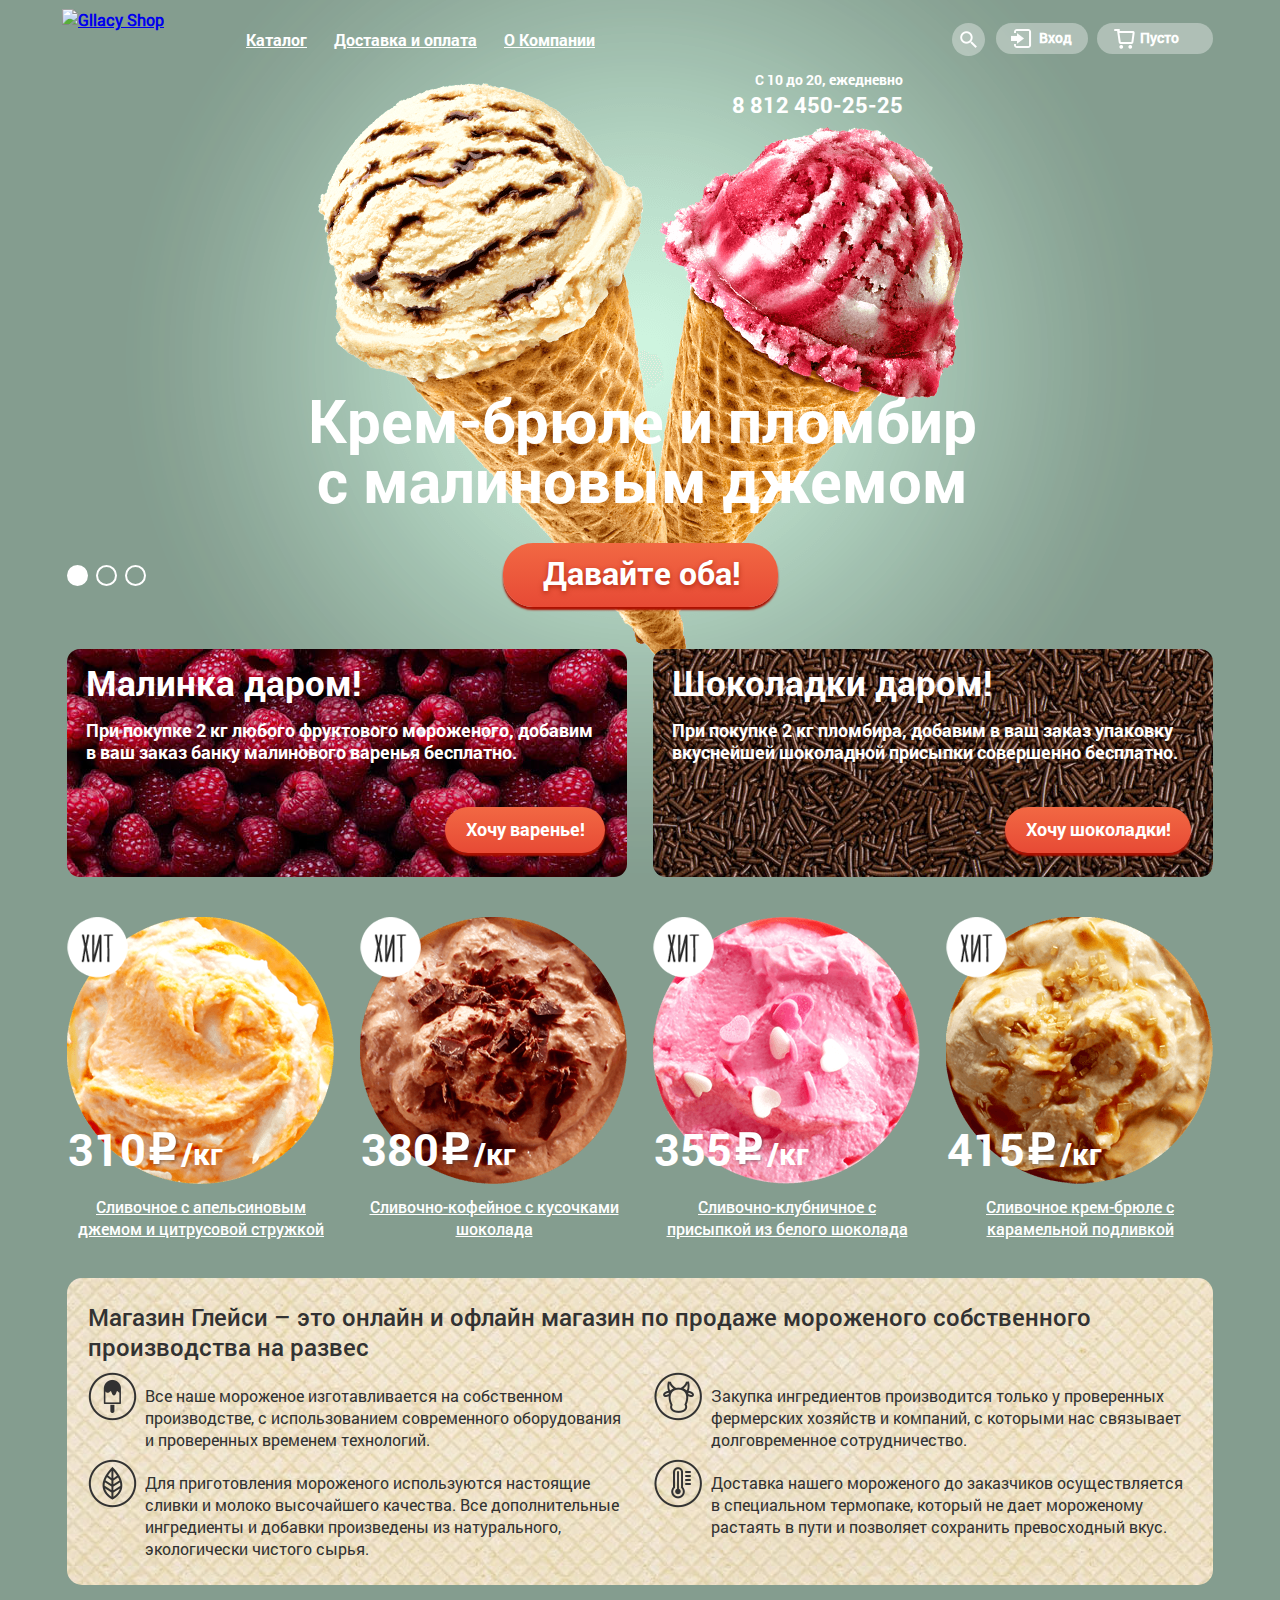
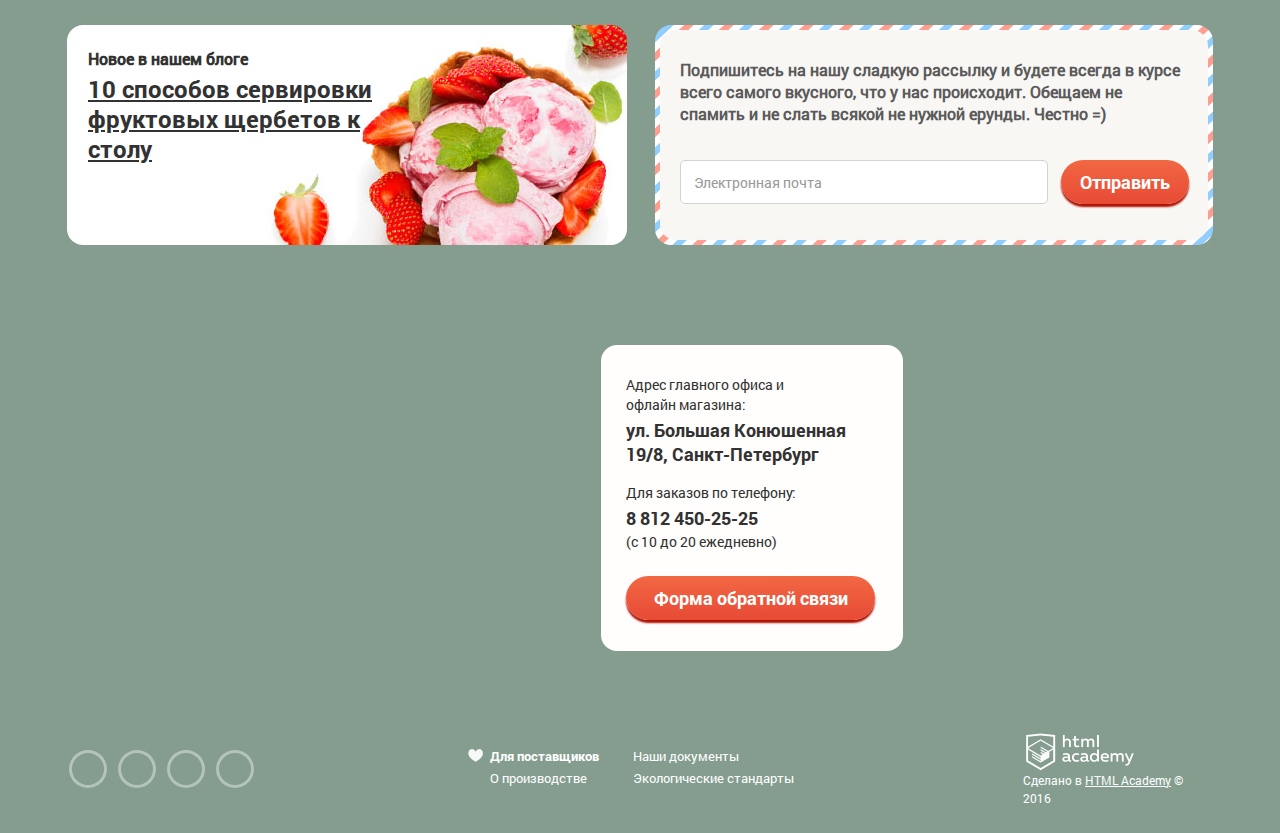
==== index.html @ c088325d "Исправила ошибки после проверки на валидность" ====
<!DOCTYPE html>
<html lang="ru">
	<head>
    	<meta charset="utf-8">
    	<title>HTML Academy: Глейси</title>
    	<link href="css/normalize.css" rel="stylesheet">
    	<link href="css/style.css" rel="stylesheet">
	</head>
	<body>
		<input type="radio" id="btn-1" name="toggle" checked>
    	<input type="radio" id="btn-2" name="toggle">
    	<input type="radio" id="btn-3" name="toggle">
		<div class="wrapper">
			<header class="main-header">
				<div class="container clearfix">
					<a href="#" class="logo">
						<img src="img/logo.png" alt="Gllacy Shop">
					</a>
					<nav class="main-navigation">
						<ul>
							<li class="navigation-list">
								<a class="main-navigation-item" href="catalog.html">Каталог</a>						
								<ul class="drop">
									<li><a class="droplist novelty" href="#">Новинки</a></li>
									<li><a class="droplist" href="catalog.html">Сливочное</a></li>
									<li><a class="droplist" href="#">Щербеты</a></li>
									<li><a class="droplist" href="#">Фруктовый лед</a></li>
									<li><a class="droplist last" href="#">Мелорин</a></li>
								</ul>						
							</li>
							<li>
								<a class="main-navigation-item" href="#">Доставка и оплата</a>
							</li>
							<li>
								<a class="main-navigation-item" href="#">О Компании</a>
							</li>
						</ul>
					</nav>

					<div class="user-block">
						<div class="search-block">
							<a href="#" class="search"></a>	
							<div class="office-search-form">
								<form action="#" class="search-form" method="get">
									<input class="search-input" type="search" name="search" id="search-input" required>
									<label class="search-label label" for="search-input">Что ищем?</label>
								</form>
							</div>	
						</div>				
											
						<div class="login-block">
							<a href="#" class="login">Вход</a>
							<div class="office-login-form">
								<form action="#" class="login-form" method="post">
									<input class="email-input" type="email" name="mail" id="email-input" required>
									<label class="email-label label" for="email-input">Электронная почта</label>
									<input class="password-input" type="password" name="password" id="password-input" required="">
									<label class="password-label label" for="password-input">Пароль</label>
									<button class="btn" type="submit">Войти</button>							
								</form>
								<a href="#" class="forgot-password">Забыли пароль?</a>
								<a href="#" class="new-regestration">Новая регистрация</a>
							</div>							
						</div>	
						
						<a href="#" class="bucket">Пусто</a>									
					</div>

					<div class="main-header-contact">
						<p>С 10 до 20, ежедневно</p>
						<span class="contact-info">8 812 450-25-25</span>
					</div>
				</div>				
			</header>

			<main>
				<div class="container">					
					<div class="slider">
						<div class="slide" id="slide1">
							<div class="slide-title">Крем-брюле и пломбир с малиновым джемом</div>
							<a class="slide-btn btn" href="#">Давайте оба!</a>								
						</div>
					
						<div class="slide" id="slide2">
							<div class="slide-title">Крем-брюле и пломбир с малиновым джемом</div>
							<a class="slide-btn btn" href="#">Давайте оба!</a>
						</div>					

						<div class="slide" id="slide3">								
							<div class="slide-title">Крем-брюле и пломбир с малиновым джемом</div>
							<a class="slide-btn btn" href="#">Давайте оба!</a>								
						</div>				

						<div class="slider-controls">
            				<label class="controls" for="btn-1"></label>
           					<label class="controls" for="btn-2"></label>
            				<label class="controls" for="btn-3"></label>
          				</div>
					</div>					

					<div class="special-offer clearfix">
						<article class="special-offer-item strawberry-item clearfix">
							<h2 class="special-offer-headline">Малинка даром!</h2>
							<p>При покупке 2 кг любого фруктового мороженого, добавим в ваш заказ банку малинового варенья бесплатно.
							</p>
							<a href="#" class="btn">Хочу варенье!</a>
						</article>

						<article class="special-offer-item chocolate-item">
							<h2 class="special-offer-headline">Шоколадки даром!</h2>
							<p>При покупке 2 кг пломбира, добавим в ваш заказ упаковку вкуснейшей шоколадной присыпки совершенно бесплатно.
							</p>
							<a href="#" class="btn">Хочу шоколадки!</a>
						</article>
					</div>

					<div class="bestseller clearfix">			
						<div class="bestseller-item">
							<div class="item-position icecream-position">
								<img src="img/Orange_icecream.png" alt="icecream">
								<div class="icecream-price"><span class="price">310</span><img src="img/Rub.png" alt=""><span class="kg">/кг</span></div>	
							</div>	
							<a class="icecream-item" href="#">Сливочное с апельсиновым джемом и цитрусовой стружкой</a>				
							<a href="#" class="btn">Быстрый просмотр</a>
						</div>

						<div class="bestseller-item">
							<div class="item-position icecream-position">
								<img src="img/Chocolate_icecream.png" alt="icecream">
								<div class="icecream-price"><span class="price">380</span><img src="img/Rub.png" alt=""><span class="kg">/кг</span></div>
							</div>	
							<a class="icecream-item" href="#">Сливочно-кофейное с кусочками шоколада</a>						
							<a href="#" class="btn">Быстрый просмотр</a>
						</div>
			
						<div class="bestseller-item">							
							<div class="item-position icecream-position">
								<img src="img/Strawberry_icecream.png" alt="icecream">
								<div class="icecream-price"><span class="price">355</span><img src="img/Rub.png" alt=""><span class="kg">/кг</span></div>
							</div>
							<a class="icecream-item" href="#">Сливочно-клубничное с присыпкой из белого шоколада</a>	
							<a href="#" class="btn">Быстрый просмотр</a>										
						</div>

						<div class="bestseller-item">
							<div class="item-position icecream-position">
								<img src="img/Cream_brulee.png" alt="icecream">
								<div class="icecream-price"><span class="price">415</span><img src="img/Rub.png" alt=""><span class="kg">/кг</span></div>	
							</div>
							<a class="icecream-item" href="#">Сливочное крем-брюле с карамельной подливкой</a>						
							<a href="#" class="btn">Быстрый просмотр</a>
						</div>									
					</div>

					<div class="main-shop-info">
						<h1 class="index-headline">Магазин Глейси – это онлайн и офлайн магазин по продаже мороженого собственного производства на развес</h1>
			
						<p class="advantages advantages-icon-icecream">Все наше мороженое изготавливается на собственном производстве, с использованием современного оборудования и проверенных временем технологий.
						</p>

						<p class="advantages advantages-icon-cow">Закупка ингредиентов  производится только у проверенных фермерских хозяйств и компаний, с которыми нас связывает долговременное сотрудничество.
						</p>

						<p class="advantages advantages-icon-leaf">Для приготовления мороженого используются настоящие сливки и молоко высочайшего качества. Все дополнительные ингредиенты и добавки произведены из натурального, экологически чистого сырья.
						</p>

						<p class="advantages advantages-icon-thermometer">Доставка нашего мороженого до заказчиков осуществляется в специальном термопаке, который не дает мороженому растаять в пути и позволяет сохранить превосходный вкус.
						</p>							
					</div>

					<div class="shop-news clearfix">
						<div class="news blog">
							<h2 class="news-headline">Новое в нашем блоге</h2>
							<a href="#">10 способов сервировки фруктовых щербетов к столу</a>
						</div>

						<div class="news delivery">
							<div class="delivery-info">
								<p>Подпишитесь на нашу сладкую рассылку и будете всегда в курсе всего самого вкусного, что у нас происходит. Обещаем не спамить и не слать всякой не нужной ерунды. Честно =)
								</p>
								<form action="#" class="delivery-form clearfix" method="post">
									<input class="delivery-input" type="email" name="mail" id="delivery-mail" required>
									<label for="delivery-mail" class="delivery-label label">Электронная почта</label>
									<button class="btn" type="submit">Отправить</button>
								</form>
							</div>							
						</div>
					</div>
				</div>

				<div class="map clearfix">
					<div class="map-canvas" id="map-canvas"></div>
					<div class="main-contacts">
						<p>Адрес главного офиса и<br> офлайн магазина:</p>
						<span>ул. Большая Конюшенная 19/8, Санкт-Петербург</span>

						<p>Для заказов по телефону:</p>
						<span class="phone">8 812 450-25-25</span>						
						<p>(с 10 до 20 ежедневно)</p>

						<a href="#" class="btn feedback">Форма обратной связи</a>
					</div>		
				</div>
			</main>

			<footer class="main-footer">
				<div class="container clearfix">
					<div class="footer-social">
						<a class="social-btn social-btn-tw" href="#">Твиттер</a>
						<a class="social-btn social-btn-inst" href="#">Инстаграм</a>
						<a class="social-btn social-btn-fb" href="#">Фейсбук</a>  
  						<a class="social-btn social-btn-vk" href="#">Вконтакте</a>    		
  					</div>

  					<div class="footer-info">
  						<a class="providers" href="#">Для поставщиков</a>
  						<a href="#">Наши документы</a>
  						<a href="#">О производстве</a>  						
  						<a href="#">Экологические стандарты</a>
  					</div> 

  					<div class="copyright">
						<a class="copyright-logo" href="https://htmlacademy.ru"><img src="img/HTMLACADEMY_logo.png" alt="HTMLAcademy"></a>
  						<span class="copyright-text">
  						Сделано в <a class="academy" href="https://htmlacademy.ru">HTML Academy</a> © 2016
  						</span>  	 			
  					</div> 	
				</div>
			</footer>
		</div>
		<div class="modal-content">
			<span>Мы обязательно вам ответим!</span>
			 	<form action="#" class="popup-form" method="post">
			 		<input class="name-input" type="text" name="login" id="name-input">
			 		<label class="name-label label" for="name-input">Как вас зовут?</label>
			 		<input class="popup-input" type="email" name="mail" id="popup-email">
			 		<label class="popup-label label" for="popup-email">Ваша почта для ответа</label>						
			 		<textarea class="content-textarea" name="comment" id="comment-field" cols="47" rows="5"></textarea>
			 		<label class="textarea-label label" for="comment-field">Напишите что-нибудь...</label>
			 		<button class="btn modal-btn" type="submit" title="Отправить">Отправить</button>
			 	</form>
			<button class="content-close" type="button" title="Закрыть">Закрыть</button>
		</div>
		<div class="modal-overlay"></div>
		<script src="js/modal.content.js" type="text/javascript"></script>
		<script src="https://api-maps.yandex.ru/2.1/?lang=ru_RU" type="text/javascript"></script>
		<script src="js/map.js" type="text/javascript"></script>
	</body>
</html>
---- css/style.css ----
@font-face {
    font-family: 'RobotoBold';
    src: url('../fonts/RobotoBold.eot');
    src: url('../fonts/RobotoBold.eot') format('embedded-opentype'),
         url('../fonts/RobotoBold.woff2') format('woff2'),
         url('../fonts/RobotoBold.woff') format('woff'),
         url('../fonts/RobotoBold.ttf') format('truetype'),
         url('../fonts/RobotoBold.svg#RobotoBold') format('svg');
}

@font-face {
    font-family: 'RobotoMedium';
    src: url('../fonts/RobotoMedium.eot');
    src: url('../fonts/RobotoMedium.eot') format('embedded-opentype'),
         url('../fonts/RobotoMedium.woff2') format('woff2'),
         url('../fonts/RobotoMedium.woff') format('woff'),
         url('../fonts/RobotoMedium.ttf') format('truetype'),
         url('../fonts/RobotoMedium.svg#RobotoMedium') format('svg');
}

@font-face {
    font-family: 'RobotoRegular';
    src: url('../fonts/RobotoRegular.eot');
    src: url('../fonts/RobotoRegular.eot') format('embedded-opentype'),
         url('../fonts/RobotoRegular.woff2') format('woff2'),
         url('../fonts/RobotoRegular.woff') format('woff'),
         url('../fonts/RobotoRegular.ttf') format('truetype'),
         url('../fonts/RobotoRegular.svg#RobotoRegular') format('svg');
}

body{
	position: relative;
	font-weight: 700;
	font-size: 16px;
	line-height: 22px;
	font-family: 'RobotoRegular', 'Arial', sans-serif;
	margin: 0;
	color: #fff;
	min-width: 1200px;
	background-color: #849d8f;
}

body>input[type="radio"]{display: none;}

.wrapper{
	min-width: 940px;
	background-color: #849d8f;
	background-image: url(../img/Icecream_gallery_1.png); 
	background-repeat:  no-repeat;
	background-position: top center;
	transition: background-image 0.5s ease, background-color 0.5s ease;
}

.wrapper:before,
.wrapper:after{
  content: "";
  visibility: hidden;
}

.wrapper:before{background-image: url(../img/Icecream_gallery_2.png);}

.wrapper:after{background-image: url(../img/Icecream_gallery_3.png);}

.wrapper-catalog{
	min-width: 940px;
	background-color: #849d8f;
}

.container{
	width: 1146px; 
	padding: 0px 27px;
	margin: 0 auto;
}

.clearfix::after{
	content: "";
	display: table;
	clear: both;
}
/*==========HEADER=========*/
.main-header{position: relative;}

.logo{
	float: left;
	width: 154px;
	margin-right: 16px;
	margin-top: 9px;
	margin-left: -5px;
}
.main-navigation{
	float: left;
	width: 550px;
}

.main-navigation ul{
	margin: 0;
	padding: 0;
	list-style: none;
	font-size: 0;
	margin-top: 24px;
}

.main-navigation li{
	position: relative;
	display: inline-block;
	vertical-align: top;
	font-size: 16px;
	line-height: 18px;
	font-weight: 700;
	padding-bottom: 5px;
}

.main-navigation-item{
	color: #fff;
	line-height: 18px;
	font-family: 'RobotoBold';
	display: block;
	padding: 7px 13px 7px 14px;
	text-decoration: underline;
}

.main-navigation-item::after{
	content: "";
	display: block;
	width: 100%;
	height: 1px;
	color: rgba(255,255,255,0.2);
}

.main-navigation-item:hover{
	background-color: #f7f6f3;
	color: #323232;
	border-radius: 16px;
	text-decoration: none;
}

.main-navigation-item:active{
	background-color: #f7f6f3;
	color: #323232;
	border-radius: 16px;
	box-shadow: inset 0px 2px 2px  0px #696969;
	text-decoration: none;
}

.navigation-list{min-height: 50px;}

.active-list{
	color: #fff;
	background-color: #d07058;
	border-radius: 16px;
	text-decoration: none;
}

.navigation-list:hover .drop{
	display: block;
	margin: 0;
}

.drop{
	display: none;
	position: absolute;
	z-index: 5;
	width: 143px;
	background-color: #f8f7f4;
	top: 37px;
	left: -6px;
	border-radius: 6px;
	box-shadow: -2px 11px 20px 0px rgba(0,0,0,0.65);
}

.drop li{
	width: 100%;
	padding: 0;
}

.droplist{
	display: block;
	font-weight: 400;
	font-size: 14px;
	line-height: 16px;
	color: #323232;
	padding: 8px 2px 8px 20px;
	text-decoration: none;
}

.navigation-list:hover .droplist:hover{
	border-radius: 0;
	background-color: #fbded7;
}

.navigation-list:active .droplist:active{
	border-radius: 0;
	background-color: #f6b5a5;
	box-shadow: none;
}

.navigation-list .droplist:visited{
	border-radius: 0;
	color: #323232;
	background-color: #d07058;
}

.navigation-list:hover .novelty{
	font-weight: 700;
	padding: 10px 0px 14px 19px;
	margin: 0px;
}

.navigation-list .novelty::after{
	display: block;
	position: absolute;
	top: 38px;
	left: 6px;
	content: "";
	width: 128px;
	height: 1px;
	background-color: rgba(53,53,53,0.2);
}

.navigation-list:hover .novelty:hover{
	border-radius: 6px 6px 0px 0px;
}

.navigation-list:hover .last:hover{
	border-radius: 0px 0px 6px 6px;
}

.navigation-list:hover .droplist-active{
	background-color: #d07058;
}

.user-block{
	float: right;
	position: relative;
	width: 268px;
	margin-top: 23px;
	font-size: 0;
}

.search-block{
	display: inline-block;
    vertical-align: top;
    padding-bottom: 10px;
}

.search-block:hover .office-search-form{display: block;}

.search, .login, .bucket{
	display: inline-block;
	vertical-align: top;
	font-size: 14px;
	line-height: 16px;
	font-family: 'RobotoMedium';
	color: #fff; 
	text-decoration: none;
}

.search{	
	width: 33px;
	height: 33px;
	background: rgba(255,255,255,0.35) url(../img/Search.png) no-repeat 50% 50%;
	border-radius: 50%;
	margin-left: 7px;
	margin-right: 11px;	
}

.search:hover{
	background: #f8f7f4 url(../img/Hover_search.png) no-repeat 50% 50%;
}

.office-search-form{
	display: none;
	position: absolute;
	z-index: 5;
	top: 37px;
	right: 228px;
	width: 311px;
	padding: 20px 15px;
	background-color: #f8f7f4;
	border-radius: 6px;
	box-shadow: -2px 11px 20px 0px rgba(0,0,0,0.65);
}

form{
	position: relative;
}

input{
	display: block;
	box-sizing: border-box;
	outline: none;
	padding: 8px 14px 9px 14px;
	border-radius: 5px;
	border: 1px solid #d3d3d2;
	font-weight: bold;
	font-size: 14px;
	line-height: 24px;
	color: #323232;
}

.search-input{width: 311px;}

.search-input:hover{
	box-shadow: inset 0px 0px 2px 1px #c7c6c5;		
}

.search-input:focus{
	box-shadow: inset 0px 0px 2px 1px #5b9ddf;
}

.search-input:focus ~ .search-label{
	top:-20px;
	font-size: 14px;
	color: #5b9ddf;
}

.search-input:valid ~ .search-label{
	top:-20px;
	font-size: 14px;
}

.label, .delivery-label{
	color:#999; 
	font-size:14px;
	font-weight:normal;
	position:absolute;
	left: 14px;
	top: 9px;
	transition:0.2s ease all; 
	-moz-transition:0.2s ease all; 
	-webkit-transition:0.2s ease all;
}

.login-block{
	display: inline-block;
    vertical-align: top;
    padding-bottom: 10px;
}

.login-block:hover .office-login-form{display: block;}

.login{
	padding: 7px 16px 8px 43px;
	background: rgba(255,255,255,0.35) url(../img/Entrance.png) no-repeat 21% 53%;
	border-radius: 16px;
	margin-right: 9px;
}

.login:hover{
	color: #323232;
	background: #f8f7f4 url(../img/Entrance_hover.png) no-repeat 21% 53%;
}

.office-login-form{
	display: none;
	position: absolute;
	z-index: 4;
	top: 37px;
	right: 124px;
	width: 241px;
	padding: 20px 17px 23px 19px;
	background-color: #f8f7f4;
	border-radius: 4px;
	box-shadow: -1px 11px 20px 0px rgba(0,0,0,0.65);
}

.email-input, .password-input{
	width: 241px;
	margin-bottom: 20px;
	border-radius: 5px;
}

.email-input:hover, .password-input:hover{
	box-shadow: inset 0px 0px 2px 1px #c7c6c5;	
}

.email-input:focus, .password-input:focus{
	box-shadow: inset 0px 0px 2px 1px #5b9ddf;
}

.email-input:focus ~ .email-label{
	top: -20px;
	font-size:14px;
	color: #5b9ddf;
}

.email-input:valid ~ .email-label{
	top: -20px;
	font-size: 14px;
}

.password-label{top: 73px;}

.password-input:focus ~ .password-label{
	color: #5b9ddf;
	top: 43px;
}

.password-input:valid ~ .password-label{
	top: 43px;
}

.btn{
	display: inline-block;
	vertical-align: top;
	background: linear-gradient(to top, rgb(231,74,53) 0%, rgb(242,104,67) 100%);
    padding: 10px 25px;
    font-size: 18px;
    line-height: 24px;
    font-family: 'RobotoBold';
    color: #fff;
    border-radius: 25px;
    text-decoration: none;
    border: none;
    box-shadow: 0px 3px 2px 0px #ac1000;
}

.btn:hover{
	background: #f07a63;
}

.btn:active{
	background: linear-gradient(to bottom, rgb(231,74, 53) 0%, rgb(242,104,67) 100%);
}

.office-login-form a{
	display: inline-block;
	vertical-align: top;
	position: absolute;
	font-weight: 400;
	font-size: 13px;
	line-height: 24px;
	color: #323232;
	text-decoration: underline;
}

.forgot-password{
	bottom: 44px;
	right: 37px;
}

.new-regestration{
	bottom: 23px;
	right: 18px;
}

.forgot-password:hover, .new-regestration:hover,
.forgot-password:active, .new-regestration:active{
	color: #e84d37;
}

.bucket-block{
	display: inline-block;
    vertical-align: top;
    padding-bottom: 10px;
}

.bucket{
	padding: 7px 34px 8px 43px; 
	background: rgba(255,255,255,0.35) url(../img/Bucket.png) no-repeat 18% 58%;
	border-radius: 16px;
}

.full-bucket{
	padding: 7px 12px 8px 43px; 
	background: #f7f6f3 url(../img/Bucket_full.png) no-repeat 18% 58%;
	border-radius: 16px;
	color: #323232;
	font-weight: bold;
}

.bucket-block:hover .bucket-checkout{
	display: block;
}

.bucket-checkout{
	display: none;
	position: absolute;
	top: 37px;
	right: 0px;
	width: 510px;
	padding: 20px 15px;
	z-index: 6;
	background-color: #f8f7f4;
	border-radius: 4px;
	box-shadow: -1px 11px 20px 0px rgba(0,0,0,0.65);
}

.goods{
	border-collapse: collapse;
	border-bottom: 1px solid #cacac7;
	margin-bottom: 23px;
}

td{
	font-size: 13px;
	line-height: 16px;
	color: #323232;
	padding: 0px;
	vertical-align: top;
}

.close-btn{padding: 0px;}

.cancel{
	position: absolute;
	outline: none;
	top: 27px;
    left: 17px;
    width: 10px;
    height: 11px;
    font-size: 0;
    background-color: transparent;
    border: 0;
    cursor: pointer;
}

.cancel2{
	top: 81px;
	left: 17px;
}

.cancel::before, .cancel::after{
	content: "";
    position: absolute;
    top: 7px;
    left: -1px;
    width: 13px;
    height: 1px;
    background-color: #676766;
    border-radius: 1px;
}

.cancel::before {transform: rotate(45deg);}

.cancel::after{transform: rotate(-45deg);}

.item-icon img{
	display: block;
	padding: 0px 12px 20px 26px;
}

.item-name{
	padding: 8px 8px 16px 0px; 
	width: 232px;
}

.item-weight{
	padding: 8px 0px 0px 7px;
}

.item-price{
	padding: 8px 14px 0px 0px;
	color: #999;
}

.total{
	padding: 8px 16px 0px 13px;
}

.checkout{
	float: right;
	font-size: 0;
    margin-bottom: 2px;
}

.checkout-price{
	font-size: 15px;
	line-height: 18px;
	color: #333;
	display: inline-block;
	position: absolute;
	bottom: 77px;
	right: 13px;
}

.checkout-btn{
	box-shadow: 0px 2px 2px 0px #ac1000;
    margin-top: 23px;
    padding: 9px 11px 9px 11px;
}

.main-header-contact{
	position: absolute;
	right: 377px;
	top: 72px;
	text-align: right;
	font-family: 'RobotoBold';
}

.main-header-contact p{
	font-size: 14px;
	line-height: 16px;
	margin: 0;
	margin-bottom: 5px;
}

.contact-info{
	font-size: 22px;
	line-height: 24px;
}

.info{margin-bottom: 10px;}
/*=========HEADER END=========*/

/*=========Index Gllacy=========*/
.slider{
	position: relative;
	padding-top: 270px;
  	text-align: center;
  	color: #ffffff;
  	padding-bottom: 38px;
}

.slide{
	display: none;
}

.slide-title{
	width: 700px;
  	margin: 0 auto;
  	margin-bottom: 32px;
  	font-size: 60px;
  	line-height: 60.35px;
  	font-family: 'RobotoBold';
  	padding: 41px 9px 0px 13px;
}

.slide-btn{
	display: inline-block;
	padding: 8px 37px 12px 40px;
	font-size: 32px;
	line-height: 44px;
	text-shadow: 0 2px 5px rgba(160, 32, 11, 0.76);
	border-radius: 30px;
	margin-bottom: 4px;
}

.slider-controls{
  position: absolute;
  bottom: 62px;
  left: 0;
  z-index: 10;
  font-size: 0;
}

.slider-controls label{
  display: inline-block;
  width: 17px;
  height: 17px;
  margin-right: 8px;
  vertical-align: top;
  background-color: transparent;
  border: 2px solid #ffffff;
  border-radius: 50%;
  cursor: pointer;
}

.controls:hover{
	background-color: rgba(255,255,255, 0.6); 
}

#btn-1:checked ~ .wrapper #slide1,
#btn-2:checked ~ .wrapper #slide2,
#btn-3:checked ~ .wrapper #slide3 {
  display: block;
}

#btn-1:checked ~ .wrapper {
  background-color: #849d8f;
  background-image: url(../img/Icecream_gallery_1.png);
}

#btn-2:checked ~ .wrapper {
  background-color: #8996a6;
  background-image: url(../img/Icecream_gallery_2.png);
}

#btn-3:checked ~ .wrapper {
  background-color: #9d8b84;
  background-image: url(../img/Icecream_gallery_3.png);
}

#btn-1:checked ~ .wrapper .controls[for="btn-1"],
#btn-2:checked ~ .wrapper .controls[for="btn-2"],
#btn-3:checked ~ .wrapper .controls[for="btn-3"] {
  background-color: #ffffff;
}

.special-offer-item{
	width: 519px;
	padding: 13px 22px 15px 19px;
	margin-bottom: 40px;
	float: left;
	margin-right: 26px;
	border-radius: 13px;
}

.special-offer-item:nth-child(2n){margin-right: 0px;}

.special-offer-headline{
	font-weight: 600;
	font-size: 35px;
	line-height: 41px;
	font-family: 'RobotoBold';
	margin: 0;
	margin-bottom: 16px;
	color: #fff;
}

.special-offer-item p{
	font-size: 18px;
	line-height: 22px;
	margin: 0;
	margin-bottom: 44px;
	font-family: 'RobotoBold';
}

.strawberry-item{
	position: relative;
	background: #7b1d39 url(../img/Raspberry_background.jpg) no-repeat;
}

.chocolate-item{
	background: #2c1206 url(../img/Chocolate_background.jpg) no-repeat;
}

.strawberry-item .btn, .chocolate-item .btn{
	float: right;
	margin: 0px 0px 9px 0px;
	padding: 10px 20px 12px 21px;
}

.main-shop-info, .shop-news {margin-bottom: 40px;}

.bestseller{margin-bottom: 38px;}

.bestseller-item{
	position: relative;
	float: left;	
	width: 267px;
	margin-right: 26px;
	z-index: 1;	
}

.bestseller-item:hover{z-index: 2;}

.bestseller-item:hover .icecream-item{text-decoration: none;}

.bestseller-item:hover::before{
	position: absolute;
	content: '';
	width: 293px;
	height: 125%;
	display: block;
	border-radius: 5px;
	background-color: rgba(248, 247, 244, 0.3); 
	box-shadow: 0px 20px 20px 0px rgba(0, 0, 0, 0.2);
	top: -6px;
	left: -14px;
	z-index: 3;	
}

.bestseller-item>.btn{
	display: none;
	position: absolute;
	bottom: -53px;
    left: 32px;
    font-size: 18px;
    line-height: 24px;
    font-weight: 600;
    padding: 10px 11px 10px 14px;
}

.bestseller-item:hover .btn{
	display: block;
	z-index: 4;
}

.bestseller-item:last-child{
	margin-right: 0px;
}

.icecream-item{
	display: inline-block;
	text-align: center;
	font-weight: 400;
	padding: 7px 8px 0px 9px;
	font-size: 16px;
	line-height: 22px;
	color: #fff;
	font-family: 'RobotoMedium';
	text-decoration: underline;
}

.bestseller-item:hover .item-position{z-index: 5;} 

.item-position{
	position: relative;
	z-index: 4;
}

.icecream-position::before{
	position: absolute;
	content: '';
	width: 61px;
	height: 61px;
	display: block;
	background: url(../img/Bestseller.png) no-repeat;
	top: 0px;
}

.icecream-price{
	position: absolute;
    bottom: 18px;
    left: 1px;
    font-family: 'RobotoBold';
}

.price{
	font-size: 45px;
    line-height: 45px;
}

.icecream-price img{
	display: inline-block;
	vertical-align: middle;
	position: absolute;
	bottom: 4px;
	left: 80px;
}

.kg{
	position: absolute;
	top: 5px;
	right: -77px;
	font-size: 30px;
	line-height: 45px;
}

.main-shop-info{
	background: url(../img/Waffle.jpg);
	border-radius: 15px; 
	font-size: 0;
	padding: 24px 19px 17px 21px;
}

.index-headline {
	font-size: 24px;
	line-height: 30px;
	font-family: 'RobotoMedium';
	font-weight: 400;
 	color: #323232;
 	margin: 0;
 	padding-bottom: 10px;
}

.advantages{
	display: inline-block;
	vertical-align: top;
	margin: 0;
	width: 483px;
	font-weight: 500;
	font-size: 16px;
	line-height: 22px;
	color: #323232;
	margin-right: 26px;
	padding-bottom: 8px;
	padding-left: 57px;
	padding-top: 13px;
	font-family: 'RobotoRegular';
}

.advantages:nth-child(odd){margin-right: 0px;}

.advantages-icon-icecream{
	background: url(../img/Icecream_icon.png) no-repeat 0% 0%;
}

.advantages-icon-cow{
	background: url(../img/Cow.png) no-repeat 0% 0%;
}

.advantages-icon-leaf{
	background: url(../img/Leaf.png) no-repeat 0% 0%;
}

.advantages-icon-thermometer{
	background: url(../img/Thermometer.png) no-repeat 0% 0%;
}

.news{
	width: 548px;
	border-radius: 16px;
}

.blog{
	float: left;
	background: #fff url(../img/Strawberry_background.jpg) no-repeat;
	padding: 23px 20px 24px 21px;
	width: 560px;
	box-sizing: border-box;
	min-height: 220px;
	font-family: 'RobotoMedium';
}

.news-headline {
	font-size: 16px;
	line-height: 22px;
	color: #323232;
	margin: 0px 0px 4px 0px;
}

.blog a{
	display: inline-block;
	font-size: 24px;
	line-height: 30px;
	font-family: 'RobotoBold';
	color: #323232;
	text-decoration: underline;
	max-width: 300px;
}

.blog a:hover{
	color: #f10c02;
}

.delivery{
	float: right;
	background: url(../img/Post_background.png);
	padding: 5px;
}

.delivery-info{
	background-color: #f8f7f4;
	border-radius: 16px;
	padding: 29px 19px 36px 20px;
}

.delivery-info p{
	margin: 0px;
	padding-bottom: 35px;
	font-size: 16px;
	line-height: 22px;
	color: #5a5a5a;
}

.delivery-form .delivery-input{
	float: left;
	width: 368px;
	padding: 9px 14px 9px 14px;
	font-size: 16px;
	line-height: 24px;
	margin: 0px;
}

.delivery-label{
	left: 14px;
	top: 12px;
}

.delivery-input:hover{
	box-shadow: inset 0px 0px 2px 1px #c7c6c5;
}

.delivery-input:focus{
	box-shadow: inset 0px 0px 2px 1px #5b9ddf;
}

.delivery-input:focus ~ .delivery-label{
	top: -22px;
	font-size: 14px;
	color: #8fbdec;
}

.delivery-input:valid ~ .delivery-label{
	top:-22px;
	font-size: 14px;
}

.delivery-form .btn{
	float: right;
	padding: 10px 19px;
}

.map{position: relative;}

.map-canvas{
	width: 100%;
	height: 430px;
}

.main-contacts{
	position: absolute;
	width: 252px;
	border-radius: 16px;
	top: 60px;
	right: 377px;
	background-color: #fffefd;
	padding: 30px 25px 31px 25px;
}

.main-contacts p{
	margin: 0px 0px 3px 0px;
	font-weight: 400;
	font-size: 14px;
	line-height: 20px;
	color: #323232;
}

.main-contacts span{
	display: inline-block;
	padding-bottom: 17px;
	font-size: 18px;
	line-height: 24px;
	color: #323232;
	font-family: 'RobotoBold';
}

.main-contacts  .phone{
	padding-bottom: 2px;
}

.feedback{
	margin-top: 21px;
	padding: 10px 27px 10px 28px;
}

/*MODAL WINDOW*/
@keyframes bounce {
  0%   {
    transform: translateY(-2000px);
  }
  70%  {
    transform: translateY(30px);
  }
  90%  {
    transform: translateY(-10px);
  }
  100% {
    transform: translateY(0);
  }
}

@keyframes shake {
  0%, 100% {
    transform: translateX(0);
  }
  10%, 30%, 50%, 70%, 90% {
    transform: translateX(-10px);
  }
  20%, 40%, 60%, 80% {
    transform: translateX(10px);
  }
}

.modal-content{
	display: none;
	position: absolute;
	z-index: 11;
	top: 14%;
	left: 50.2%;
	width: 428px;
	padding: 15px 24px;
	padding-bottom: 28px;
	margin-left: -239px;
	background-color: #f8f7f4;
	color: #323232; 
	box-shadow: 0 30px 50px rgba(0,0,0,0.7);
	border-radius: 12px;
}

.modal-content-show {
  display: block;
  animation: bounce 0.6s;
}

.modal-error {
  animation: shake 0.6s;
}

.content-close{
	position: absolute;
	outline: none;
	top: 15px;
	right: 15px;
	width: 18px;
	height: 17px;
	font-size: 0;
	background-color: transparent;
	border: 0;
	cursor: pointer;
}

.content-close::before,
.content-close::after {
	content: "";
	position: absolute;
	top: 7px;
	left: -1px;
	width: 21px;
	height: 2px;
	background-color: #000;
	border-radius: 1px;
}

.content-close::before {
	transform: rotate(45deg);
}

.content-close::after {
	transform: rotate(-45deg);
}

.modal-content span{
	display: inline-block;
	vertical-align: top;
	font-size: 24px;
	line-height: 28px;
	padding-bottom: 19px;
}

.name-input, .popup-input{
	width: 266px;
	margin-bottom: 20px;
	padding: 9px 14px;
}

.name-label{
	font-size: 16px;
	left: 13px;
	top: 12px;
}

.name-input:hover, .popup-input:hover, .content-textarea:hover{
	box-shadow: inset 0px 0px 2px 1px #c7c6c5;	
}

.name-input:focus, .popup-input:focus{
	box-shadow: inset 0px 0px 2px 1px #5b9ddf;
}

.name-input:focus ~ .name-label{
	top: -22px;
	font-size: 14px;
	color: #5b9ddf;
}

.name-input:valid ~ .name-label{
	top: -22px;
	font-size: 14px;
}

.popup-label{
	font-size: 16px;
	top: 76px;
}

.popup-input:focus ~ .popup-label{
	top: 45px;
	font-size: 14px;
	color: #5b9ddf;
}

.popup-input:valid ~ .popup-label{
	top: 44px;
	font-size: 14px;
}

.content-textarea{
	box-sizing: border-box;
	padding: 17px;
	padding-right: 16px;
	border: 1px solid #c7c6c5;
	border-radius: 5px;
	font-size: 16px;
	line-height: 24px;
	color: #323232;
	font-weight: bold;
	margin-bottom: 19px;
}

.content-textarea:focus{
	box-shadow: inset 0px 0px 2px 0px #5b9ddf;
	border-radius: 5px;
}

.textarea-label{
	top: 138px;
	font-size: 16px;
}

.content-textarea:focus ~ .textarea-label{
	top: 107px;
	font-size: 14px;
	color: #5b9ddf;
}

.content-textarea:valid ~ .textarea-label{
	top: 107px;
	font-size: 14px;
}

.modal-btn{
	float: right;
	padding: 10px 23px;
}

.modal-overlay{
	display: none;
	position: fixed;
	top: 0;
	left: 0;
	z-index: 10;
	width: 100%;
	height: 100%;
	background: rgba(0, 0, 0, 0.5);
}

.modal-overlay-show{
	display: block;
	animation: bounce 0.6s;
}
/*MODAL WINDOW END*/
/*=========Index Gllacy End=========*/

/*=========Catalog Gllacy=========*/
.info{
	margin-bottom: 10px;
}

.breadcrumbs{
	display: inline-block;
	vertical-align: top;
	margin: 0px;
	margin-top: 20px;
	margin-bottom: 2px;
	font-size: 0;
}

.breadcrumbs-item{
	position: relative;
	float: left;
	font-size: 14px;
	line-height: 16px;
	color: rgba(255,255,255, 0.9);
	text-decoration: underline;
	font-weight: 400;
	padding-right: 21px;
}

.breadcrumbs-item::after{
	content: "";
	position: absolute;
	top: 6px;
	left: 66px;
	width: 7px;
	height: 6px;
	background: transparent url(../img/Arrow.png) no-repeat;
	margin-left: -7px;
}

.breadcrumbs-item:last-child, .breadcrumbs-item:hover{text-decoration: none;}

.breadcrumbs-item:last-child::after{display: none;}

.choice-zone{
	width: 1146px;
}
.catalog-headline {
	font-size: 35px;
	line-height: 41px;
	color: #fff;
	margin: 0px;
	margin-bottom: 26px;
}

.ice-cream-selection{
	padding-right: 20px;
	margin-bottom: 25px;
}

.sorting-part{
	float: left;
	position: relative;
	margin: 0px;
	border: none;
	padding: 5px 0px 6px 0px;
	margin-bottom: 16px;
	margin-right: 15px;
	background: rgba(255,255,255,0.2);
	border-radius: 30px;
}

legend{
	font-size: 14px;
	line-height: 16px;
	padding: 0px;
	padding-bottom: 31px;
	padding-left: 17px;
	font-weight: 400;
}

option{outline: none;}

.sorting{width: 192px;}

.sorting-select{
	position: absolute;
	width: 192px;
	top: 22px;
	right: 8px;
	left: 0px;
	border: none;
	background: transparent url(../img/Marker.png) 93% 48% no-repeat;
	color: #fff;
	font-weight: bold;
	outline: none;
	border-radius: 30px;
	padding: 7px 17px;
	font-size: 16px;
	-webkit-appearance: none;
  	-moz-appearance: none;
  	text-indent: 0.01px; 
  	text-overflow: '';
  	-ms-appearance: none;
  	appearance: none!important;	
}

.sorting-select:hover{
	background: #fff url(../img/Marker_hover.png) 93% 48% no-repeat;
	color: #323232;
	
}

.range{width: 222px;}

.range-filter{
	width: 100%;
}

.scale, .bar{
	position: absolute;
	top: 39px;
	left: 18px;
	width: 188px;
	height: 3px;
	background: rgba(255,255,255, 0.5);
}

.bar{
	width: 108px;
	top: 0px;
	left: 22px;
	background: rgba(255,255,255,1);
}

.toggle{
	position: absolute;
	top: 30px;
	left: 0px;
	width: 21px;
	height: 21px;
	background: #f8f7f4;
	border-radius: 50%;
}

.toggle:hover{cursor: pointer;}

.toggle-min{left: 37px;}

.toggle-max{left: 134px;}

.fatness{
	width: 415px; 
	margin-right: 5px;
	font-size: 0;
}

.radio-input, .checkbox-input{
	display: none;
}

.radio-label, .checkbox-label{
	display: inline-block;
	cursor: pointer;
	top: 31px;
	left: 15px;
	padding-left: 30px;
	position: absolute;
	font-size: 16px;
	margin-right: 15px;
}

.radio-label::before, .checkbox-label::before{
    content: "";
    display: inline-block;
    width: 20px;
	height: 20px;
    margin-right: 0px;
	position: absolute;
    left: 0;
	background: url(../img/Radio-sprite.png) no-repeat;
}

.radio-label:hover::before{
	background-position: 0px -20px;
}

.radio-input:checked + .radio-label::before{
	background-position: -20px 0px;
}

.radio-input:checked + .radio-label:hover::before{
	background-position: -20px -20px;
}

.radio-input:disabled + .radio-label::before{
	opacity: 0.4;
}

.ten{left: 86px;}

.before30{left: 188px;}

.above30{
	left: 289px;
	margin-right: 0px;
}

.fillers{width: 702px;}

.checkbox-label::before{
	background: url(../img/Checkbox-sprite.png) no-repeat;
}

.checkbox-input:checked + .checkbox-label::before{
	background-position: -20px -0px;
}

.checkbox-label:hover::before{
	background-position: 0px -20px;
}

.checkbox-input:checked + .checkbox-label:hover::before{
	background-position: -20px -20px;
}

.checkbox-input:disabled + .checkbox-label::before{
	opacity: 0.4;
}

.chocolate{left: 18px;}

.sugar{left: 24%;}

.fruits{left: 53%;}

.syrup{left: 69.4%;}

.jam{left: 85.1%; margin-right: 0px;}

.apply{
	width: 142px;
	float: left;
	background-color: transparent;
    border: 2px solid #f5f7f6;
    color: #fff;
    margin-top: 22px;
    padding: 5px 0px;
    border-radius: 30px;
    outline: none;
}

.apply:hover{
	background-color: #fbfcfb;
	color: #323232;
}

.apply:active{
	background-color: #eaeaea;
	box-shadow: inset 0px 2px 2px 0px #696969;
	border: none;
	padding: 7px 0px;	
}

.paginator{
	float: right;
	width: 190px;
	margin-top: 42px;
	margin-bottom: 30px;
	font-size: 0;	
}

.page{	
	display: inline-block;
	vertical-align: middle;
	text-align: center;
	color: #fff;
	text-decoration: none;
	height: 26px;
	min-width: 16px;
	padding: 0px 5px;
	border-radius: 50%;
	cursor: pointer;
	font-size: 16px;
	line-height: 26px;
	margin-right: 3px;
}

.page:hover{
	background-color: #9db1a5;
}

.page:active{
	background-color: #fff;
	color: #353535;
}

.page:last-child{margin-right: 0px;}

.page:nth-child(6n){margin-right: 0px;}

.disabled{opacity: 0.2;}

.current{
	background-color: #fff;
	color: #353535;
}

.paginator .prev{
	margin-right: 15px;
	min-width: 9px;
	padding: 0px;
	background-image: url(../img/Arrow-next.png);
	background-repeat: no-repeat;
	background-position: 0px 6px;
	transform: rotate(-180deg);
}

.paginator .next{
	margin-left: 15px;
	min-width: 9px;
	padding: 0px;
	background-image: url(../img/Arrow-next.png);
	background-repeat: no-repeat;
	background-position: 0px 6px;
}

.prev , .next:hover{background-color: transparent;}
/*=========Catalog Gllacy End=========*/

/*=========FOOTER=========*/
.main-footer{
	padding: 0px 27px;
	padding-top: 18px;
	padding-bottom: 25px;
}

.footer-social{
	float: left;
	width: 267px;
	margin-right: 26px;
	margin-left: 2px;
	padding-top: 14px;
}

.social-btn{
	display: inline-block;
	background: url(../img/social.png) no-repeat;
    font-size: 0;
    width: 32px;
    height: 32px;
    border-radius: 32px;
    transition: all 0.2s linear;
    border: 3px solid rgba(255,255,255,0.5);
    margin-right: 7px;
    opacity: 0.8;
}

.social-btn:hover{opacity: 1;}

.social-btn:active{
	opacity: 0.8;
	box-shadow: inset 0px 2px 2px 0px #888; 
}

.social-btn-inst{
	background-position: -35px 0px;
}

.social-btn-fb{
	background-position: -70px 0px;
}

.social-btn-vk{
	background-position: -105px 0px;
}

.footer-info{
	float: left;
	width: 363px;
	padding-left: 106px;
	padding-right: 91px;
	padding-top: 14px;
}
.footer-info .providers{
	background: url(../img/Heart.png) no-repeat 0% 50%;
	font-family: 'RobotoBold';
}

.footer-info a{
	display: inline-block;
	vertical-align: top;
	min-width: 111px;
	padding: 0px 0px 0px 22px;
	font-weight: 400;
	font-size: 13px;
	line-height: 18px;
	color: #fff;
	text-decoration: none;
}
.footer-info a:hover{color: #ffbc9e;}

.footer-info a:nth-child(odd){
	margin-right: 6px;
}

.copyright{
	float: right;
	width: 267px;
}

.copyright-logo{
	display: block;
	width: 108px;
	height: 38px;
	margin: 0 auto;
}

.copyright-text {
	display: inline-block;
	font-weight: 400;
	font-size: 12px;
	line-height: 18px;
	color: #fefefe;
	padding-left: 77px;	
}

.copyright .academy{
	display: inline-block;
	font-weight: 400px;
	font-size: 12px;
	line-height: 18px;
	color: #fefefe;
}

.copyright .academy:hover{
	color: #ffbc9e;
}
/*=========FOOTER END=========*/
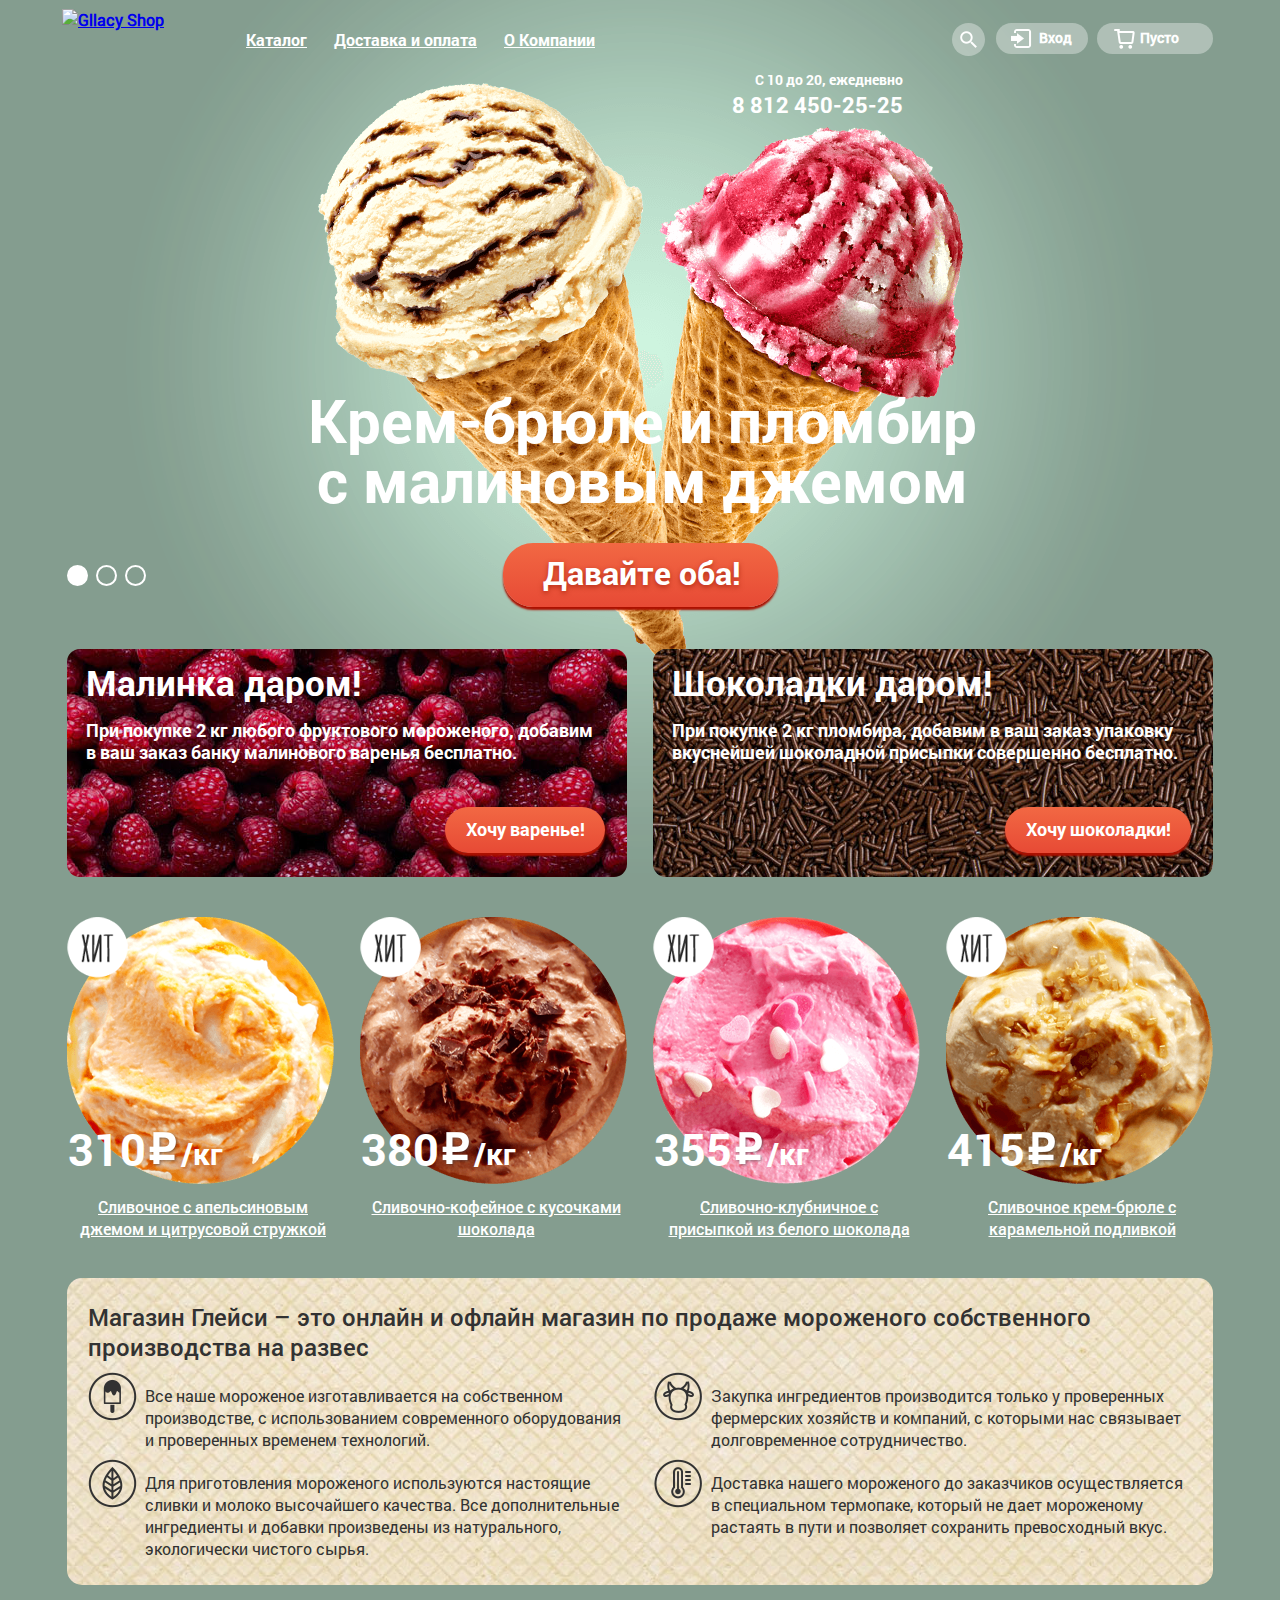
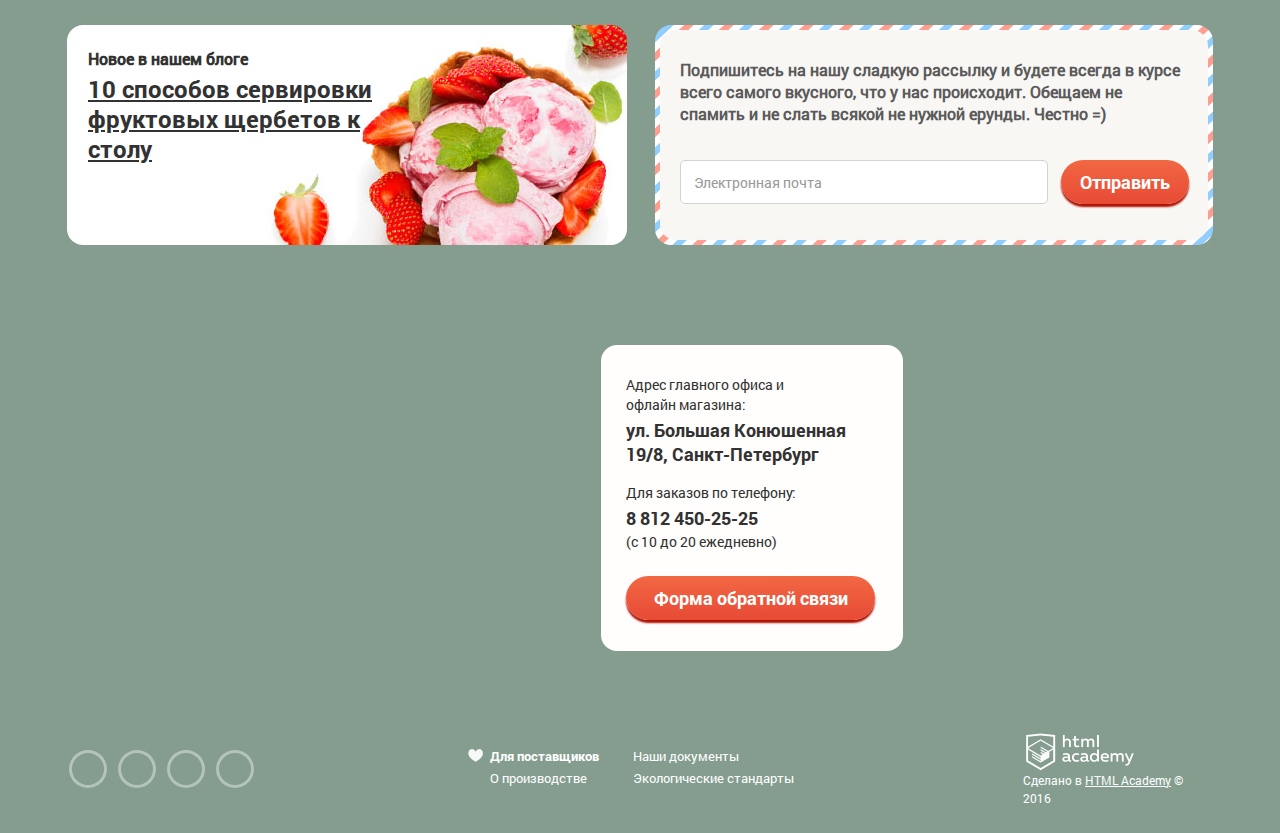
==== commit 0cfe3980: "Коррекция филдсетов" ====
--- a/index.html
+++ b/index.html
@@ -54,7 +54,7 @@
 								<form action="#" class="login-form" method="post">
 									<input class="email-input" type="email" name="mail" id="email-input" required>
 									<label class="email-label label" for="email-input">Электронная почта</label>
-									<input class="password-input" type="password" name="password" id="password-input" required="">
+									<input class="password-input" type="password" name="password" id="password-input" required>
 									<label class="password-label label" for="password-input">Пароль</label>
 									<button class="btn" type="submit">Войти</button>							
 								</form>
@@ -231,11 +231,11 @@
 		<div class="modal-content">
 			<span>Мы обязательно вам ответим!</span>
 			 	<form action="#" class="popup-form" method="post">
-			 		<input class="name-input" type="text" name="login" id="name-input">
+			 		<input class="name-input" type="text" name="login" id="name-input" required>
 			 		<label class="name-label label" for="name-input">Как вас зовут?</label>
-			 		<input class="popup-input" type="email" name="mail" id="popup-email">
+			 		<input class="popup-input" type="email" name="mail" id="popup-email" required>
 			 		<label class="popup-label label" for="popup-email">Ваша почта для ответа</label>						
-			 		<textarea class="content-textarea" name="comment" id="comment-field" cols="47" rows="5"></textarea>
+			 		<textarea class="content-textarea" name="comment" id="comment-field" cols="47" rows="5" required></textarea>
 			 		<label class="textarea-label label" for="comment-field">Напишите что-нибудь...</label>
 			 		<button class="btn modal-btn" type="submit" title="Отправить">Отправить</button>
 			 	</form>
--- a/css/style.css
+++ b/css/style.css
@@ -309,14 +309,16 @@
 }
 
 .search-input:focus ~ .search-label{
-	top:-20px;
-	font-size: 14px;
+	top:-14px;
+	font-size: 11px;
+	line-height: 13px;
 	color: #5b9ddf;
 }
 
 .search-input:valid ~ .search-label{
-	top:-20px;
-	font-size: 14px;
+	top:-14px;
+	font-size: 11px;
+	line-height: 13px;
 }
 
 .label, .delivery-label{
@@ -379,14 +381,15 @@
 }
 
 .email-input:focus ~ .email-label{
-	top: -20px;
-	font-size:14px;
+	top: -14px;
+	font-size:11px;
+	line-height: 13px;
 	color: #5b9ddf;
 }
 
 .email-input:valid ~ .email-label{
-	top: -20px;
-	font-size: 14px;
+	top: -14px;
+	font-size: 11px;
 }
 
 .password-label{top: 73px;}
@@ -394,10 +397,12 @@
 .password-input:focus ~ .password-label{
 	color: #5b9ddf;
 	top: 43px;
+	font-size: 11px;
 }
 
 .password-input:valid ~ .password-label{
 	top: 43px;
+	font-size: 11px;
 }
 
 .btn{
@@ -462,7 +467,7 @@
 }
 
 .full-bucket{
-	padding: 7px 12px 8px 43px; 
+	padding: 7px 16px 8px 43px; 
 	background: #f7f6f3 url(../img/Bucket_full.png) no-repeat 18% 58%;
 	border-radius: 16px;
 	color: #323232;
@@ -785,7 +790,7 @@
 	display: inline-block;
 	text-align: center;
 	font-weight: 400;
-	padding: 7px 8px 0px 9px;
+	padding: 7px 4px 0px 9px;
 	font-size: 16px;
 	line-height: 22px;
 	color: #fff;
@@ -969,13 +974,13 @@
 
 .delivery-input:focus ~ .delivery-label{
 	top: -22px;
-	font-size: 14px;
+	font-size: 11px;
 	color: #8fbdec;
 }
 
 .delivery-input:valid ~ .delivery-label{
 	top:-22px;
-	font-size: 14px;
+	font-size: 11px;
 }
 
 .delivery-form .btn{
@@ -1222,6 +1227,7 @@
 	animation: bounce 0.6s;
 }
 /*MODAL WINDOW END*/
+
 /*=========Index Gllacy End=========*/
 
 /*=========Catalog Gllacy=========*/
@@ -1272,53 +1278,55 @@
 	line-height: 41px;
 	color: #fff;
 	margin: 0px;
-	margin-bottom: 26px;
+	margin-bottom: 21px;
 }
 
 .ice-cream-selection{
 	padding-right: 20px;
-	margin-bottom: 25px;
+	margin-bottom: 30px;
+}
+
+.filter-box{
+	margin-bottom: 9px;
 }
 
 .sorting-part{
 	float: left;
-	position: relative;
 	margin: 0px;
+	margin-right: 15px;
+	padding: 0px;
 	border: none;
-	padding: 5px 0px 6px 0px;
-	margin-bottom: 16px;
-	margin-right: 15px;
-	background: rgba(255,255,255,0.2);
-	border-radius: 30px;
-}
-
-legend{
+	outline: none;	
+}
+
+.sorting-part legend{
 	font-size: 14px;
 	line-height: 16px;
-	padding: 0px;
-	padding-bottom: 31px;
-	padding-left: 17px;
+	padding: 7px 0px 6px 17px;
 	font-weight: 400;
-}
-
-option{outline: none;}
-
-.sorting{width: 192px;}
+	font-family: 'RobotoMedium';
+}
+
+.sorting-part option{outline: none;}
+
+.sorting-item{
+	position: relative;
+	width: 192px;
+	border-radius: 30px;
+	background: rgba(255,255,255,0.2);
+}
 
 .sorting-select{
-	position: absolute;
-	width: 192px;
-	top: 22px;
-	right: 8px;
-	left: 0px;
-	border: none;
+	width: 192px;	
 	background: transparent url(../img/Marker.png) 93% 48% no-repeat;
 	color: #fff;
-	font-weight: bold;
+	font-weight: bold;	
+	border-radius: 30px;
+	padding: 8px 17px;
+	font-size: 16px;
+	line-height: 18px;
+	font-family: 'RobotoMedium';
 	outline: none;
-	border-radius: 30px;
-	padding: 7px 17px;
-	font-size: 16px;
 	-webkit-appearance: none;
   	-moz-appearance: none;
   	text-indent: 0.01px; 
@@ -1333,15 +1341,17 @@
 	
 }
 
-.range{width: 222px;}
-
-.range-filter{
-	width: 100%;
+.range-controls{
+	position: relative;
+	width: 222px;
+	padding:  18px 0px 18px 0px;
+	border-radius: 30px;
+	background: rgba(255,255,255,0.2);
 }
 
 .scale, .bar{
 	position: absolute;
-	top: 39px;
+	top: 16px;
 	left: 18px;
 	width: 188px;
 	height: 3px;
@@ -1357,7 +1367,7 @@
 
 .toggle{
 	position: absolute;
-	top: 30px;
+	top: 8px;
 	left: 0px;
 	width: 21px;
 	height: 21px;
@@ -1372,6 +1382,9 @@
 .toggle-max{left: 134px;}
 
 .fatness{
+	border-radius: 30px;
+	background: rgba(255,255,255,0.2);
+	padding:  7px 0px 7px 0px;
 	width: 415px; 
 	margin-right: 5px;
 	font-size: 0;
@@ -1382,24 +1395,28 @@
 }
 
 .radio-label, .checkbox-label{
-	display: inline-block;
+	position: relative;
+	display: inline-block;
+	vertical-align: top;
 	cursor: pointer;
-	top: 31px;
-	left: 15px;
-	padding-left: 30px;
-	position: absolute;
+	padding-left: 45px;	
+	margin-right: 5px;
 	font-size: 16px;
-	margin-right: 15px;
+}
+
+.radio-label:last-of-type, .checkbox-label:last-of-type{
+	margin-right: 0px;
 }
 
 .radio-label::before, .checkbox-label::before{
+	position: absolute;
     content: "";
     display: inline-block;
     width: 20px;
 	height: 20px;
     margin-right: 0px;
-	position: absolute;
-    left: 0;
+    top: 0px;
+    left: 15px;
 	background: url(../img/Radio-sprite.png) no-repeat;
 }
 
@@ -1419,16 +1436,12 @@
 	opacity: 0.4;
 }
 
-.ten{left: 86px;}
-
-.before30{left: 188px;}
-
-.above30{
-	left: 289px;
-	margin-right: 0px;
-}
-
-.fillers{width: 702px;}
+.fillers{
+	width: 702px;
+	border-radius: 30px;
+	background: rgba(255,255,255,0.2);
+	padding:  7px 0px 7px 0px;
+}
 
 .checkbox-label::before{
 	background: url(../img/Checkbox-sprite.png) no-repeat;
@@ -1449,16 +1462,6 @@
 .checkbox-input:disabled + .checkbox-label::before{
 	opacity: 0.4;
 }
-
-.chocolate{left: 18px;}
-
-.sugar{left: 24%;}
-
-.fruits{left: 53%;}
-
-.syrup{left: 69.4%;}
-
-.jam{left: 85.1%; margin-right: 0px;}
 
 .apply{
 	width: 142px;
@@ -1466,7 +1469,7 @@
 	background-color: transparent;
     border: 2px solid #f5f7f6;
     color: #fff;
-    margin-top: 22px;
+    margin-top: 29px;
     padding: 5px 0px;
     border-radius: 30px;
     outline: none;
@@ -1487,7 +1490,7 @@
 .paginator{
 	float: right;
 	width: 190px;
-	margin-top: 42px;
+	margin-top: 46px;
 	margin-bottom: 30px;
 	font-size: 0;	
 }
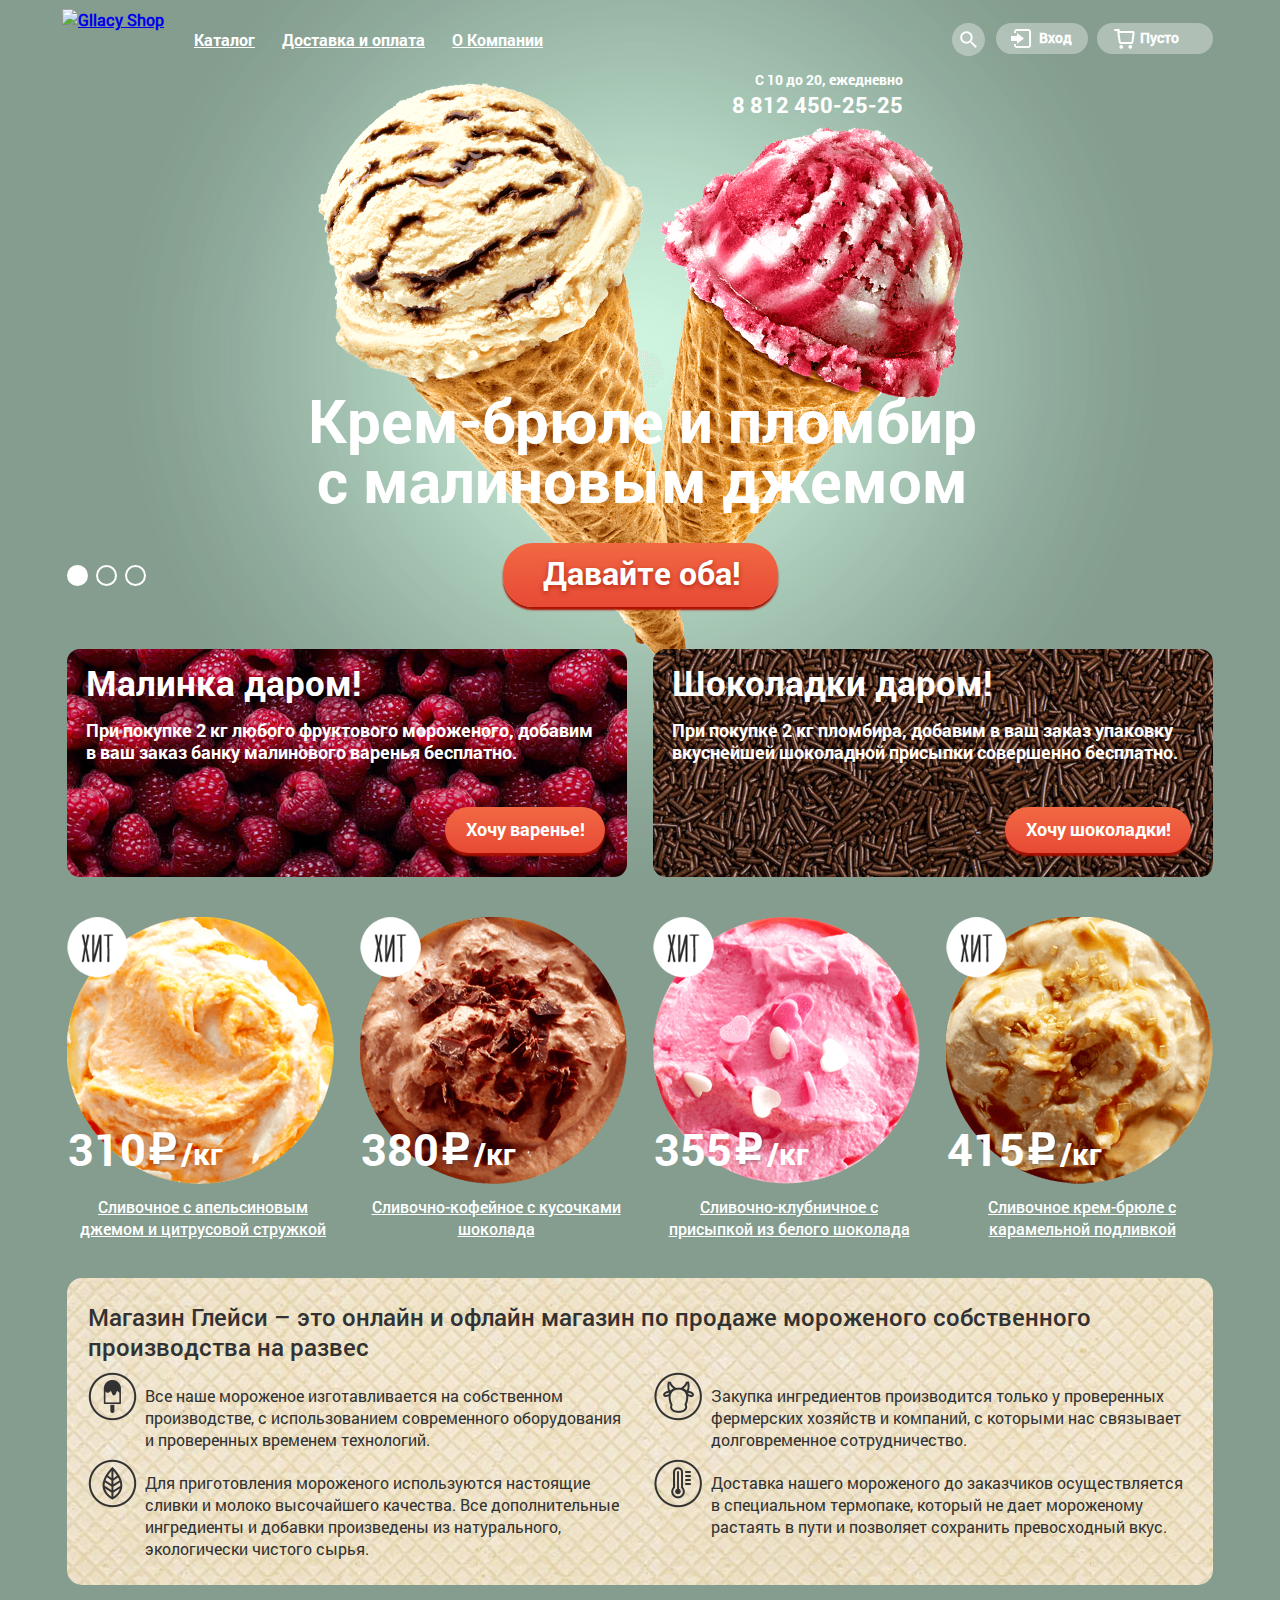
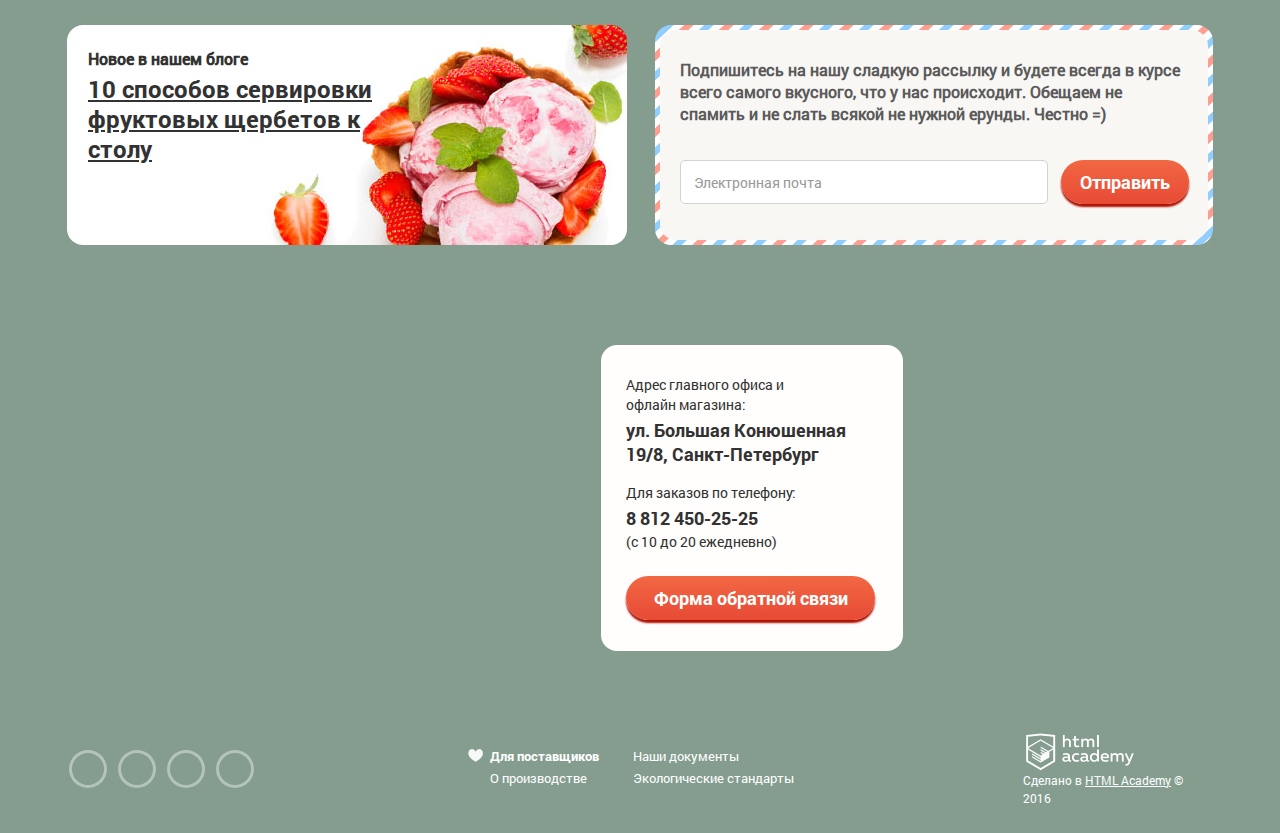
==== commit c5447d51: "Исправление ошибок" ====
--- a/index.html
+++ b/index.html
@@ -7,14 +7,14 @@
     	<link href="css/style.css" rel="stylesheet">
 	</head>
 	<body>
-		<input type="radio" id="btn-1" name="toggle" checked>
-    	<input type="radio" id="btn-2" name="toggle">
-    	<input type="radio" id="btn-3" name="toggle">
+		<input class="btn-1" type="radio" id="btn-1" name="toggle" checked>
+    	<input class="btn-2" type="radio" id="btn-2" name="toggle">
+    	<input class="btn-3" type="radio" id="btn-3" name="toggle">
 		<div class="wrapper">
 			<header class="main-header">
 				<div class="container clearfix">
 					<a href="#" class="logo">
-						<img src="img/logo.png" alt="Gllacy Shop">
+						<img src="img/logo.png" alt="Gllacy Shop" width="154" height="64">
 					</a>
 					<nav class="main-navigation">
 						<ul>
@@ -76,17 +76,17 @@
 			<main>
 				<div class="container">					
 					<div class="slider">
-						<div class="slide" id="slide1">
+						<div class="slide slide1" id="slide1">
 							<div class="slide-title">Крем-брюле и пломбир с малиновым джемом</div>
 							<a class="slide-btn btn" href="#">Давайте оба!</a>								
 						</div>
 					
-						<div class="slide" id="slide2">
+						<div class="slide slide2" id="slide2">
 							<div class="slide-title">Крем-брюле и пломбир с малиновым джемом</div>
 							<a class="slide-btn btn" href="#">Давайте оба!</a>
 						</div>					
 
-						<div class="slide" id="slide3">								
+						<div class="slide slide3" id="slide3">								
 							<div class="slide-title">Крем-брюле и пломбир с малиновым джемом</div>
 							<a class="slide-btn btn" href="#">Давайте оба!</a>								
 						</div>				
@@ -121,7 +121,7 @@
 								<div class="icecream-price"><span class="price">310</span><img src="img/Rub.png" alt=""><span class="kg">/кг</span></div>	
 							</div>	
 							<a class="icecream-item" href="#">Сливочное с апельсиновым джемом и цитрусовой стружкой</a>				
-							<a href="#" class="btn">Быстрый просмотр</a>
+							<!-- <a href="#" class="btn">Быстрый просмотр</a> -->
 						</div>
 
 						<div class="bestseller-item">
@@ -130,7 +130,7 @@
 								<div class="icecream-price"><span class="price">380</span><img src="img/Rub.png" alt=""><span class="kg">/кг</span></div>
 							</div>	
 							<a class="icecream-item" href="#">Сливочно-кофейное с кусочками шоколада</a>						
-							<a href="#" class="btn">Быстрый просмотр</a>
+							<!-- <a href="#" class="btn">Быстрый просмотр</a> -->
 						</div>
 			
 						<div class="bestseller-item">							
@@ -139,7 +139,7 @@
 								<div class="icecream-price"><span class="price">355</span><img src="img/Rub.png" alt=""><span class="kg">/кг</span></div>
 							</div>
 							<a class="icecream-item" href="#">Сливочно-клубничное с присыпкой из белого шоколада</a>	
-							<a href="#" class="btn">Быстрый просмотр</a>										
+							<!-- <a href="#" class="btn">Быстрый просмотр</a>										 -->
 						</div>
 
 						<div class="bestseller-item">
@@ -148,7 +148,7 @@
 								<div class="icecream-price"><span class="price">415</span><img src="img/Rub.png" alt=""><span class="kg">/кг</span></div>	
 							</div>
 							<a class="icecream-item" href="#">Сливочное крем-брюле с карамельной подливкой</a>						
-							<a href="#" class="btn">Быстрый просмотр</a>
+							<!-- <a href="#" class="btn">Быстрый просмотр</a> -->
 						</div>									
 					</div>
 
@@ -231,11 +231,11 @@
 		<div class="modal-content">
 			<span>Мы обязательно вам ответим!</span>
 			 	<form action="#" class="popup-form" method="post">
-			 		<input class="name-input" type="text" name="login" id="name-input" required>
+			 		<input class="name-input" type="text" name="login" id="name-input">
 			 		<label class="name-label label" for="name-input">Как вас зовут?</label>
-			 		<input class="popup-input" type="email" name="mail" id="popup-email" required>
+			 		<input class="popup-input" type="email" name="mail" id="popup-email">
 			 		<label class="popup-label label" for="popup-email">Ваша почта для ответа</label>						
-			 		<textarea class="content-textarea" name="comment" id="comment-field" cols="47" rows="5" required></textarea>
+			 		<textarea class="content-textarea" name="comment" id="comment-field" cols="47" rows="5"></textarea>
 			 		<label class="textarea-label label" for="comment-field">Напишите что-нибудь...</label>
 			 		<button class="btn modal-btn" type="submit" title="Отправить">Отправить</button>
 			 	</form>
--- a/css/style.css
+++ b/css/style.css
@@ -82,7 +82,6 @@
 
 .logo{
 	float: left;
-	width: 154px;
 	margin-right: 16px;
 	margin-top: 9px;
 	margin-left: -5px;
@@ -390,6 +389,7 @@
 .email-input:valid ~ .email-label{
 	top: -14px;
 	font-size: 11px;
+	line-height: 13px;
 }
 
 .password-label{top: 73px;}
@@ -665,30 +665,30 @@
 	background-color: rgba(255,255,255, 0.6); 
 }
 
-#btn-1:checked ~ .wrapper #slide1,
-#btn-2:checked ~ .wrapper #slide2,
-#btn-3:checked ~ .wrapper #slide3 {
+.btn-1:checked ~ .wrapper .slide1,
+.btn-2:checked ~ .wrapper .slide2,
+.btn-3:checked ~ .wrapper .slide3 {
   display: block;
 }
 
-#btn-1:checked ~ .wrapper {
+.btn-1:checked ~ .wrapper {
   background-color: #849d8f;
   background-image: url(../img/Icecream_gallery_1.png);
 }
 
-#btn-2:checked ~ .wrapper {
+.btn-2:checked ~ .wrapper {
   background-color: #8996a6;
   background-image: url(../img/Icecream_gallery_2.png);
 }
 
-#btn-3:checked ~ .wrapper {
+.btn-3:checked ~ .wrapper {
   background-color: #9d8b84;
   background-image: url(../img/Icecream_gallery_3.png);
 }
 
-#btn-1:checked ~ .wrapper .controls[for="btn-1"],
-#btn-2:checked ~ .wrapper .controls[for="btn-2"],
-#btn-3:checked ~ .wrapper .controls[for="btn-3"] {
+.btn-1:checked ~ .wrapper .controls[for="btn-1"],
+.btn-2:checked ~ .wrapper .controls[for="btn-2"],
+.btn-3:checked ~ .wrapper .controls[for="btn-3"] {
   background-color: #ffffff;
 }
 
@@ -741,6 +741,12 @@
 .bestseller{margin-bottom: 38px;}
 
 .bestseller-item{
+	float: left;	
+	width: 267px;
+	margin-right: 26px;
+}
+
+.catalog-item{
 	position: relative;
 	float: left;	
 	width: 267px;
@@ -748,11 +754,11 @@
 	z-index: 1;	
 }
 
-.bestseller-item:hover{z-index: 2;}
-
-.bestseller-item:hover .icecream-item{text-decoration: none;}
-
-.bestseller-item:hover::before{
+.catalog-item:hover{z-index: 2;}
+
+.catalog-item:hover .icecream-item{text-decoration: none;}
+
+.catalog-item:hover::before{
 	position: absolute;
 	content: '';
 	width: 293px;
@@ -766,7 +772,7 @@
 	z-index: 3;	
 }
 
-.bestseller-item>.btn{
+.catalog-item>.btn{
 	display: none;
 	position: absolute;
 	bottom: -53px;
@@ -777,12 +783,12 @@
     padding: 10px 11px 10px 14px;
 }
 
-.bestseller-item:hover .btn{
+.catalog-item:hover .btn{
 	display: block;
 	z-index: 4;
 }
 
-.bestseller-item:last-child{
+.bestseller-item:last-child, .catalog-item:last-child{
 	margin-right: 0px;
 }
 
@@ -798,7 +804,11 @@
 	text-decoration: underline;
 }
 
-.bestseller-item:hover .item-position{z-index: 5;} 
+.bestseller-item .icecream-item:hover{
+	color: #ffbc9e;
+}
+
+.catalog-item:hover .item-position{z-index: 5;} 
 
 .item-position{
 	position: relative;
@@ -1299,6 +1309,11 @@
 	outline: none;	
 }
 
+.sorting-part-item{
+	border-radius: 30px;
+	background: rgba(255,255,255,0.2);
+}
+
 .sorting-part legend{
 	font-size: 14px;
 	line-height: 16px;
@@ -1309,11 +1324,9 @@
 
 .sorting-part option{outline: none;}
 
-.sorting-item{
+.sorting{
 	position: relative;
 	width: 192px;
-	border-radius: 30px;
-	background: rgba(255,255,255,0.2);
 }
 
 .sorting-select{
@@ -1341,12 +1354,10 @@
 	
 }
 
-.range-controls{
+.range{
 	position: relative;
 	width: 222px;
 	padding:  18px 0px 18px 0px;
-	border-radius: 30px;
-	background: rgba(255,255,255,0.2);
 }
 
 .scale, .bar{
@@ -1382,10 +1393,8 @@
 .toggle-max{left: 134px;}
 
 .fatness{
-	border-radius: 30px;
-	background: rgba(255,255,255,0.2);
+	width: 415px; 
 	padding:  7px 0px 7px 0px;
-	width: 415px; 
 	margin-right: 5px;
 	font-size: 0;
 }
@@ -1438,8 +1447,6 @@
 
 .fillers{
 	width: 702px;
-	border-radius: 30px;
-	background: rgba(255,255,255,0.2);
 	padding:  7px 0px 7px 0px;
 }
 
@@ -1652,7 +1659,7 @@
 
 .copyright .academy{
 	display: inline-block;
-	font-weight: 400px;
+	font-weight: 400;
 	font-size: 12px;
 	line-height: 18px;
 	color: #fefefe;
@@ -1661,4 +1668,4 @@
 .copyright .academy:hover{
 	color: #ffbc9e;
 }
-/*=========FOOTER END=========*/
+/*=========FOOTER END=========*/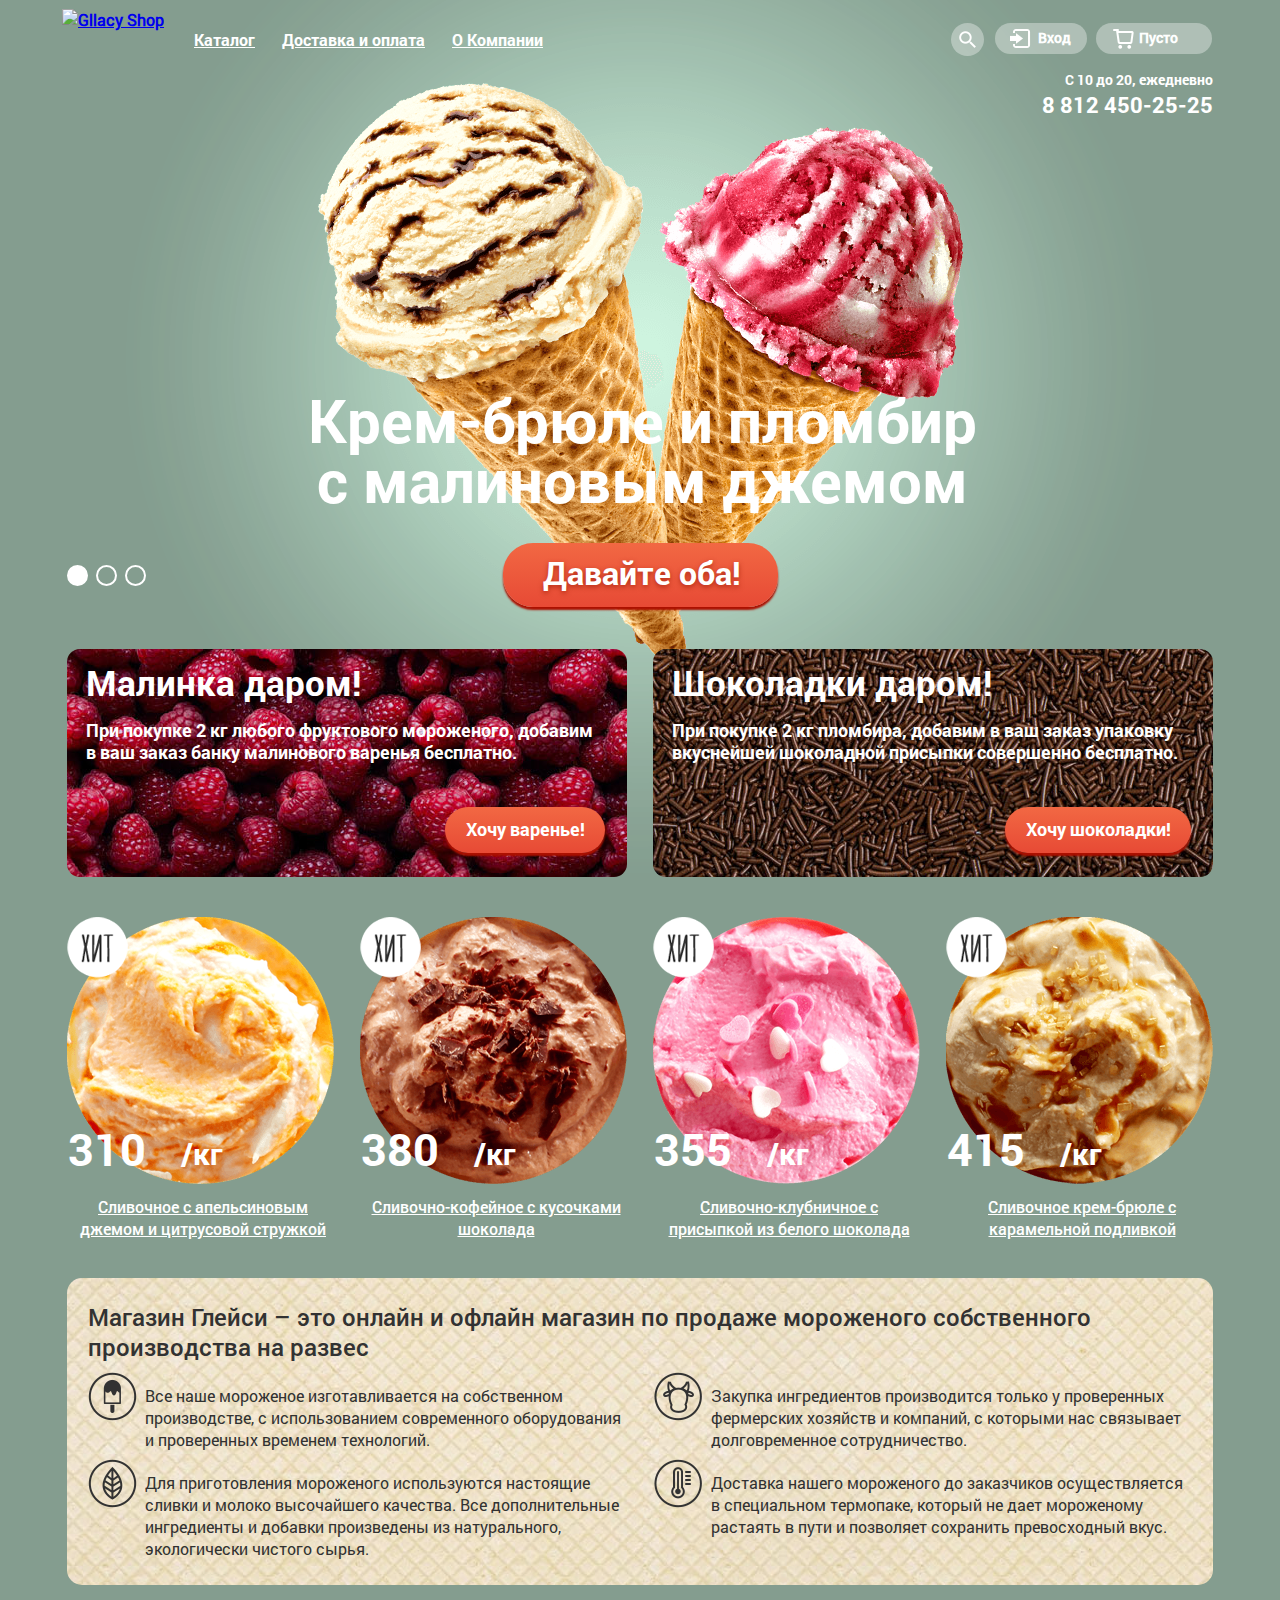
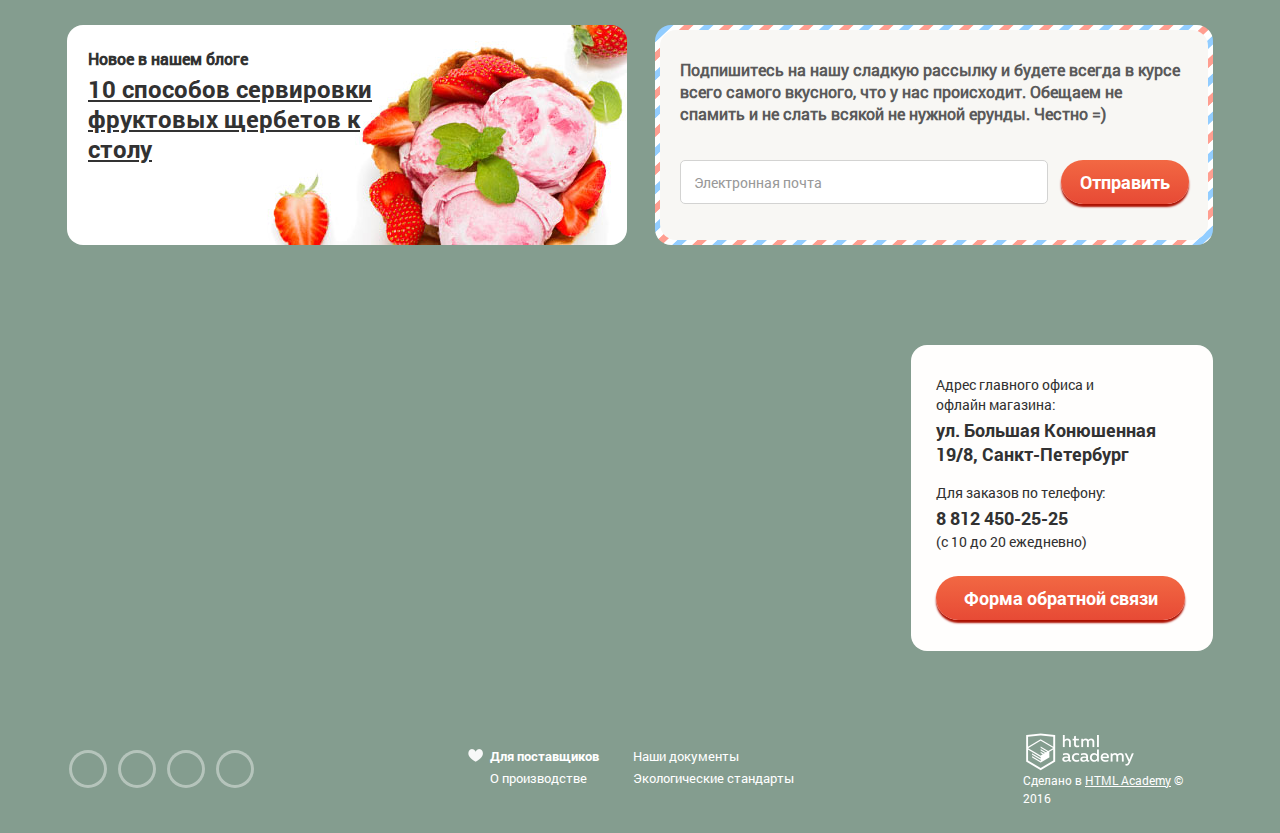
==== commit 458b60ca: "Правки по коду" ====
--- a/index.html
+++ b/index.html
@@ -42,8 +42,10 @@
 							<a href="#" class="search"></a>	
 							<div class="office-search-form">
 								<form action="#" class="search-form" method="get">
-									<input class="search-input" type="search" name="search" id="search-input" required>
-									<label class="search-label label" for="search-input">Что ищем?</label>
+									<div class="position-box">
+										<input class="search-input" type="search" name="search" id="search-input" required>
+										<label class="search-label label" for="search-input">Что ищем?</label>
+									</div>									
 								</form>
 							</div>	
 						</div>				
@@ -52,10 +54,15 @@
 							<a href="#" class="login">Вход</a>
 							<div class="office-login-form">
 								<form action="#" class="login-form" method="post">
-									<input class="email-input" type="email" name="mail" id="email-input" required>
-									<label class="email-label label" for="email-input">Электронная почта</label>
-									<input class="password-input" type="password" name="password" id="password-input" required>
-									<label class="password-label label" for="password-input">Пароль</label>
+									<div class="position-box">
+										<input class="email-input" type="email" name="mail" id="email-input" required>
+										<label class="email-label label" for="email-input">Электронная почта</label>
+									</div>
+
+									<div class="position-box">
+										<input class="password-input" type="password" name="password" id="password-input" required>
+										<label class="password-label label" for="password-input">Пароль</label>
+									</div>									
 									<button class="btn" type="submit">Войти</button>							
 								</form>
 								<a href="#" class="forgot-password">Забыли пароль?</a>
@@ -118,37 +125,33 @@
 						<div class="bestseller-item">
 							<div class="item-position icecream-position">
 								<img src="img/Orange_icecream.png" alt="icecream">
-								<div class="icecream-price"><span class="price">310</span><img src="img/Rub.png" alt=""><span class="kg">/кг</span></div>	
+								<div class="icecream-price"><span class="price">310</span><img src="img/rub.png" alt=""><span class="kg">/кг</span></div>	
 							</div>	
 							<a class="icecream-item" href="#">Сливочное с апельсиновым джемом и цитрусовой стружкой</a>				
-							<!-- <a href="#" class="btn">Быстрый просмотр</a> -->
 						</div>
 
 						<div class="bestseller-item">
 							<div class="item-position icecream-position">
 								<img src="img/Chocolate_icecream.png" alt="icecream">
-								<div class="icecream-price"><span class="price">380</span><img src="img/Rub.png" alt=""><span class="kg">/кг</span></div>
+								<div class="icecream-price"><span class="price">380</span><img src="img/rub.png" alt=""><span class="kg">/кг</span></div>
 							</div>	
 							<a class="icecream-item" href="#">Сливочно-кофейное с кусочками шоколада</a>						
-							<!-- <a href="#" class="btn">Быстрый просмотр</a> -->
 						</div>
 			
 						<div class="bestseller-item">							
 							<div class="item-position icecream-position">
 								<img src="img/Strawberry_icecream.png" alt="icecream">
-								<div class="icecream-price"><span class="price">355</span><img src="img/Rub.png" alt=""><span class="kg">/кг</span></div>
+								<div class="icecream-price"><span class="price">355</span><img src="img/rub.png" alt=""><span class="kg">/кг</span></div>
 							</div>
 							<a class="icecream-item" href="#">Сливочно-клубничное с присыпкой из белого шоколада</a>	
-							<!-- <a href="#" class="btn">Быстрый просмотр</a>										 -->
 						</div>
 
 						<div class="bestseller-item">
 							<div class="item-position icecream-position">
 								<img src="img/Cream_brulee.png" alt="icecream">
-								<div class="icecream-price"><span class="price">415</span><img src="img/Rub.png" alt=""><span class="kg">/кг</span></div>	
+								<div class="icecream-price"><span class="price">415</span><img src="img/rub.png" alt=""><span class="kg">/кг</span></div>	
 							</div>
 							<a class="icecream-item" href="#">Сливочное крем-брюле с карамельной подливкой</a>						
-							<!-- <a href="#" class="btn">Быстрый просмотр</a> -->
 						</div>									
 					</div>
 
@@ -179,8 +182,10 @@
 								<p>Подпишитесь на нашу сладкую рассылку и будете всегда в курсе всего самого вкусного, что у нас происходит. Обещаем не спамить и не слать всякой не нужной ерунды. Честно =)
 								</p>
 								<form action="#" class="delivery-form clearfix" method="post">
-									<input class="delivery-input" type="email" name="mail" id="delivery-mail" required>
-									<label for="delivery-mail" class="delivery-label label">Электронная почта</label>
+									<div class="position-box">										
+										<input class="delivery-input" type="email" name="mail" id="delivery-mail" required>
+										<label for="delivery-mail" class="delivery-label label">Электронная почта</label>
+									</div>
 									<button class="btn" type="submit">Отправить</button>
 								</form>
 							</div>							
@@ -231,12 +236,18 @@
 		<div class="modal-content">
 			<span>Мы обязательно вам ответим!</span>
 			 	<form action="#" class="popup-form" method="post">
-			 		<input class="name-input" type="text" name="login" id="name-input">
-			 		<label class="name-label label" for="name-input">Как вас зовут?</label>
-			 		<input class="popup-input" type="email" name="mail" id="popup-email">
-			 		<label class="popup-label label" for="popup-email">Ваша почта для ответа</label>						
-			 		<textarea class="content-textarea" name="comment" id="comment-field" cols="47" rows="5"></textarea>
-			 		<label class="textarea-label label" for="comment-field">Напишите что-нибудь...</label>
+			 		<div class="position-box">
+			 			<input class="name-input" type="text" name="login" id="name-input" required>
+			 			<label class="name-label label" for="name-input">Как вас зовут?</label>
+			 		</div>
+			 		<div class="position-box">
+			 			<input class="popup-input" type="email" name="mail" id="popup-email" required>
+			 			<label class="popup-label label" for="popup-email">Ваша почта для ответа</label>
+			 		</div>
+			 		<div class="position-box">
+			 			<textarea class="content-textarea" name="comment" id="comment-field" cols="47" rows="5" required></textarea>
+			 			<label class="textarea-label label" for="comment-field">Напишите что-нибудь...</label>
+			 		</div>			 		
 			 		<button class="btn modal-btn" type="submit" title="Отправить">Отправить</button>
 			 	</form>
 			<button class="content-close" type="button" title="Закрыть">Закрыть</button>
--- a/css/style.css
+++ b/css/style.css
@@ -112,7 +112,7 @@
 .main-navigation-item{
 	color: #fff;
 	line-height: 18px;
-	font-family: 'RobotoBold';
+	font-family: 'RobotoBold', 'Arial', sans-serif;
 	display: block;
 	padding: 7px 13px 7px 14px;
 	text-decoration: underline;
@@ -231,7 +231,7 @@
 .user-block{
 	float: right;
 	position: relative;
-	width: 268px;
+	width: 270px;
 	margin-top: 23px;
 	font-size: 0;
 }
@@ -249,7 +249,7 @@
 	vertical-align: top;
 	font-size: 14px;
 	line-height: 16px;
-	font-family: 'RobotoMedium';
+	font-family: 'RobotoMedium', 'Arial', sans-serif;
 	color: #fff; 
 	text-decoration: none;
 }
@@ -259,7 +259,7 @@
 	height: 33px;
 	background: rgba(255,255,255,0.35) url(../img/Search.png) no-repeat 50% 50%;
 	border-radius: 50%;
-	margin-left: 7px;
+	margin-left: 8px;
 	margin-right: 11px;	
 }
 
@@ -297,6 +297,10 @@
 	color: #323232;
 }
 
+.position-box{
+	position: relative;
+}
+
 .search-input{width: 311px;}
 
 .search-input:hover{
@@ -365,6 +369,10 @@
 	box-shadow: -1px 11px 20px 0px rgba(0,0,0,0.65);
 }
 
+.email-label{
+	top: 10px;
+}
+
 .email-input, .password-input{
 	width: 241px;
 	margin-bottom: 20px;
@@ -392,16 +400,16 @@
 	line-height: 13px;
 }
 
-.password-label{top: 73px;}
+.password-label{top: 10px;}
 
 .password-input:focus ~ .password-label{
 	color: #5b9ddf;
-	top: 43px;
+	top: -20px;
 	font-size: 11px;
 }
 
 .password-input:valid ~ .password-label{
-	top: 43px;
+	top: -20px;
 	font-size: 11px;
 }
 
@@ -412,7 +420,7 @@
     padding: 10px 25px;
     font-size: 18px;
     line-height: 24px;
-    font-family: 'RobotoBold';
+    font-family: 'RobotoBold', 'Arial', sans-serif;
     color: #fff;
     border-radius: 25px;
     text-decoration: none;
@@ -587,10 +595,11 @@
 
 .main-header-contact{
 	position: absolute;
-	right: 377px;
+	right: 50%;
+	margin-right: -573px;
 	top: 72px;
 	text-align: right;
-	font-family: 'RobotoBold';
+	font-family: 'RobotoBold', 'Arial', sans-serif;
 }
 
 .main-header-contact p{
@@ -627,7 +636,7 @@
   	margin-bottom: 32px;
   	font-size: 60px;
   	line-height: 60.35px;
-  	font-family: 'RobotoBold';
+  	font-family: 'RobotoBold', 'Arial', sans-serif;
   	padding: 41px 9px 0px 13px;
 }
 
@@ -707,7 +716,7 @@
 	font-weight: 600;
 	font-size: 35px;
 	line-height: 41px;
-	font-family: 'RobotoBold';
+	font-family: 'RobotoBold', 'Arial', sans-serif;
 	margin: 0;
 	margin-bottom: 16px;
 	color: #fff;
@@ -718,7 +727,7 @@
 	line-height: 22px;
 	margin: 0;
 	margin-bottom: 44px;
-	font-family: 'RobotoBold';
+	font-family: 'RobotoBold', 'Arial', sans-serif;
 }
 
 .strawberry-item{
@@ -800,7 +809,7 @@
 	font-size: 16px;
 	line-height: 22px;
 	color: #fff;
-	font-family: 'RobotoMedium';
+	font-family: 'RobotoMedium', 'Arial', sans-serif;
 	text-decoration: underline;
 }
 
@@ -829,7 +838,7 @@
 	position: absolute;
     bottom: 18px;
     left: 1px;
-    font-family: 'RobotoBold';
+    font-family: 'RobotoBold', 'Arial', sans-serif;
 }
 
 .price{
@@ -863,7 +872,7 @@
 .index-headline {
 	font-size: 24px;
 	line-height: 30px;
-	font-family: 'RobotoMedium';
+	font-family: 'RobotoMedium', 'Arial', sans-serif;
 	font-weight: 400;
  	color: #323232;
  	margin: 0;
@@ -883,7 +892,7 @@
 	padding-bottom: 8px;
 	padding-left: 57px;
 	padding-top: 13px;
-	font-family: 'RobotoRegular';
+	font-family: 'RobotoRegular', 'Arial', sans-serif;
 }
 
 .advantages:nth-child(odd){margin-right: 0px;}
@@ -916,7 +925,7 @@
 	width: 560px;
 	box-sizing: border-box;
 	min-height: 220px;
-	font-family: 'RobotoMedium';
+	font-family: 'RobotoMedium', 'Arial', sans-serif;
 }
 
 .news-headline {
@@ -930,7 +939,7 @@
 	display: inline-block;
 	font-size: 24px;
 	line-height: 30px;
-	font-family: 'RobotoBold';
+	font-family: 'RobotoBold', 'Arial', sans-serif;
 	color: #323232;
 	text-decoration: underline;
 	max-width: 300px;
@@ -1010,7 +1019,8 @@
 	width: 252px;
 	border-radius: 16px;
 	top: 60px;
-	right: 377px;
+	right: 50%;
+	margin-right: -573px;
 	background-color: #fffefd;
 	padding: 30px 25px 31px 25px;
 }
@@ -1029,7 +1039,7 @@
 	font-size: 18px;
 	line-height: 24px;
 	color: #323232;
-	font-family: 'RobotoBold';
+	font-family: 'RobotoBold', 'Arial', sans-serif;
 }
 
 .main-contacts  .phone{
@@ -1168,21 +1178,22 @@
 
 .popup-label{
 	font-size: 16px;
-	top: 76px;
+	top: 12px;
 }
 
 .popup-input:focus ~ .popup-label{
-	top: 45px;
+	top: -20px;
 	font-size: 14px;
 	color: #5b9ddf;
 }
 
 .popup-input:valid ~ .popup-label{
-	top: 44px;
+	top: -20px;
 	font-size: 14px;
 }
 
 .content-textarea{
+	width: 100%;
 	box-sizing: border-box;
 	padding: 17px;
 	padding-right: 16px;
@@ -1201,18 +1212,18 @@
 }
 
 .textarea-label{
-	top: 138px;
+	top: 10px;
 	font-size: 16px;
 }
 
 .content-textarea:focus ~ .textarea-label{
-	top: 107px;
+	top: -20px;
 	font-size: 14px;
 	color: #5b9ddf;
 }
 
 .content-textarea:valid ~ .textarea-label{
-	top: 107px;
+	top: -20px;
 	font-size: 14px;
 }
 
@@ -1246,8 +1257,6 @@
 }
 
 .breadcrumbs{
-	display: inline-block;
-	vertical-align: top;
 	margin: 0px;
 	margin-top: 20px;
 	margin-bottom: 2px;
@@ -1319,7 +1328,7 @@
 	line-height: 16px;
 	padding: 7px 0px 6px 17px;
 	font-weight: 400;
-	font-family: 'RobotoMedium';
+	font-family: 'RobotoMedium', 'Arial', sans-serif;
 }
 
 .sorting-part option{outline: none;}
@@ -1338,14 +1347,13 @@
 	padding: 8px 17px;
 	font-size: 16px;
 	line-height: 18px;
-	font-family: 'RobotoMedium';
+	font-family: 'RobotoMedium', 'Arial', sans-serif;
+	border: none;
 	outline: none;
 	-webkit-appearance: none;
   	-moz-appearance: none;
   	text-indent: 0.01px; 
   	text-overflow: '';
-  	-ms-appearance: none;
-  	appearance: none!important;	
 }
 
 .sorting-select:hover{
@@ -1616,7 +1624,7 @@
 }
 .footer-info .providers{
 	background: url(../img/Heart.png) no-repeat 0% 50%;
-	font-family: 'RobotoBold';
+	font-family: 'RobotoBold', 'Arial', sans-serif;
 }
 
 .footer-info a{
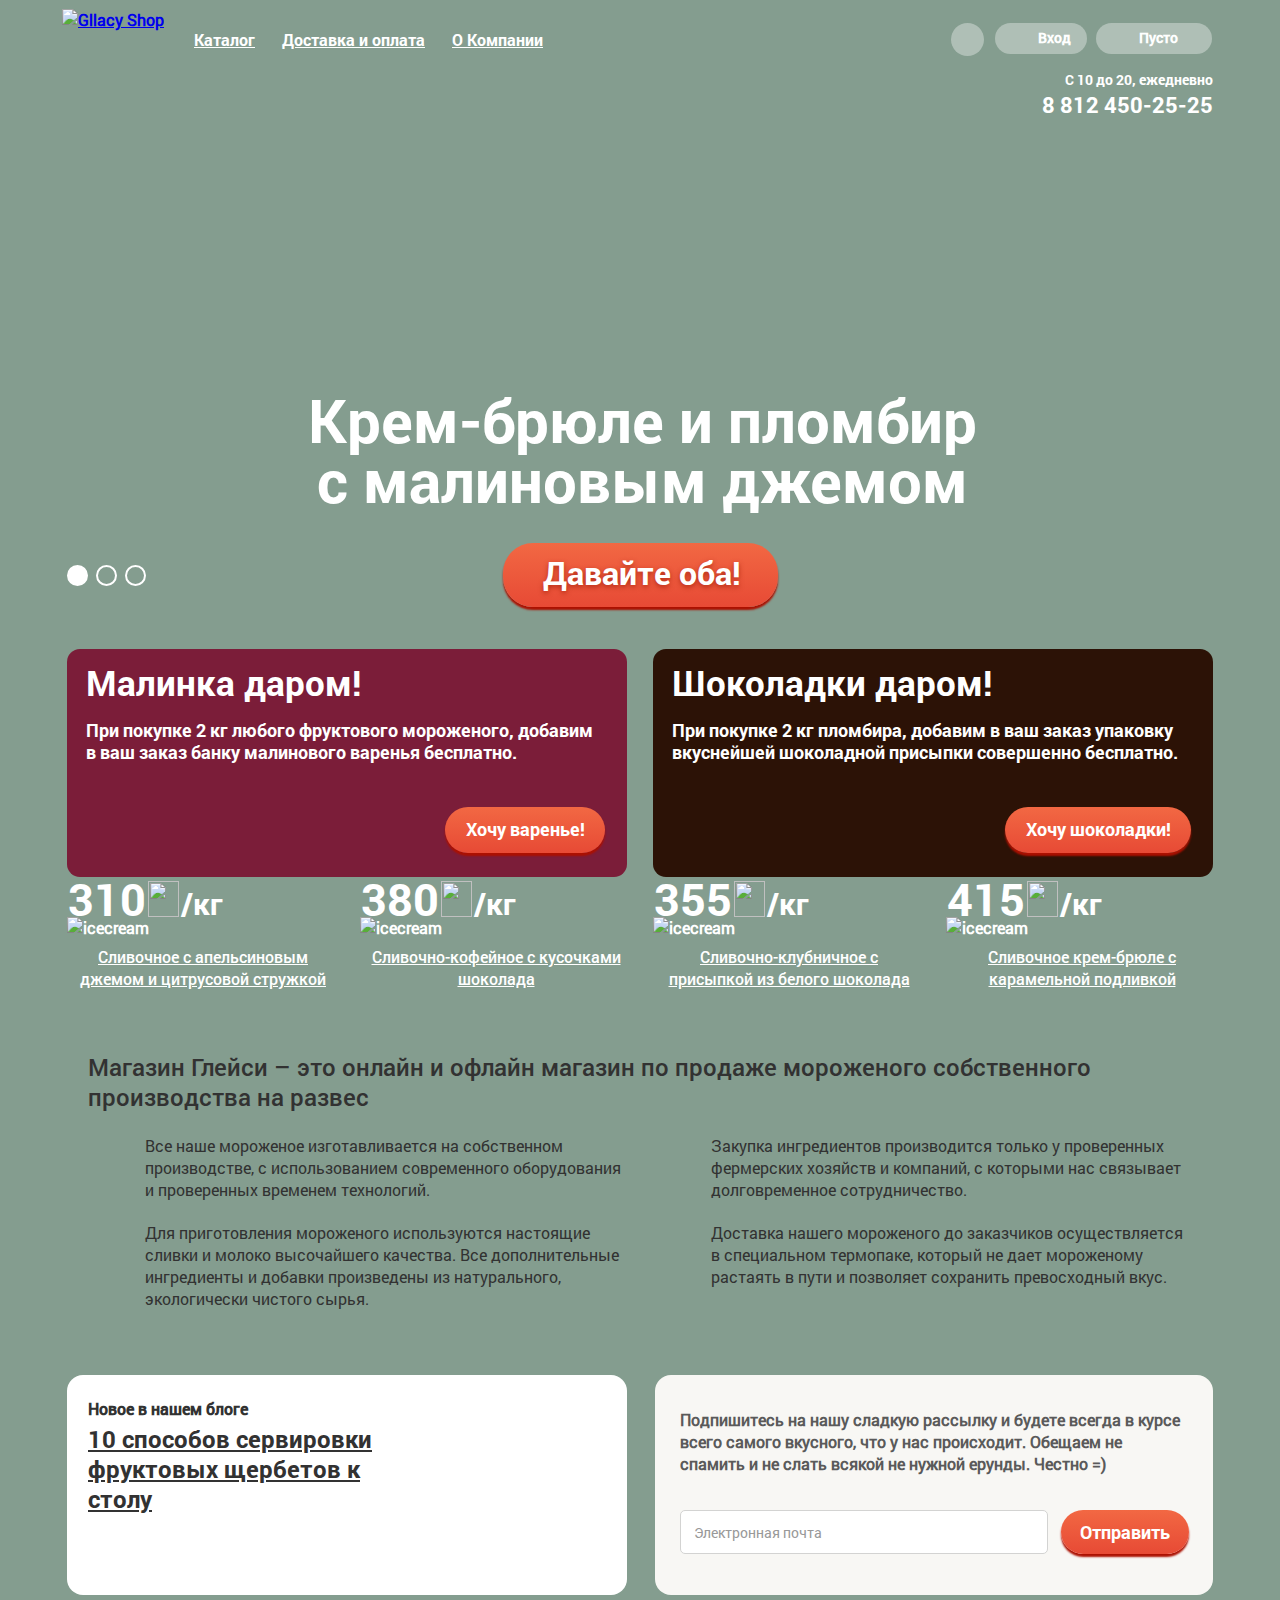
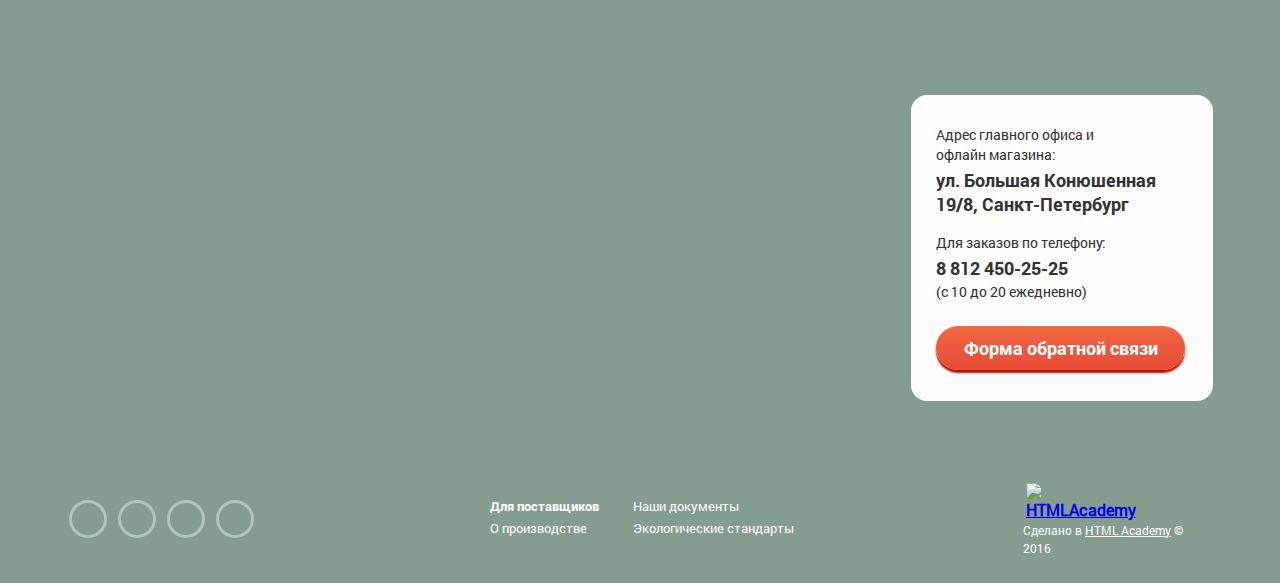
==== commit d3d8734e: "Минифмкация и завершающие правки по коду" ====
--- a/index.html
+++ b/index.html
@@ -4,7 +4,7 @@
     	<meta charset="utf-8">
     	<title>HTML Academy: Глейси</title>
     	<link href="css/normalize.css" rel="stylesheet">
-    	<link href="css/style.css" rel="stylesheet">
+    	<link href="css/style.min.css" rel="stylesheet">
 	</head>
 	<body>
 		<input class="btn-1" type="radio" id="btn-1" name="toggle" checked>
@@ -124,32 +124,32 @@
 					<div class="bestseller clearfix">			
 						<div class="bestseller-item">
 							<div class="item-position icecream-position">
-								<img src="img/Orange_icecream.png" alt="icecream">
-								<div class="icecream-price"><span class="price">310</span><img src="img/rub.png" alt=""><span class="kg">/кг</span></div>	
+								<img src="img/orange_icecream.png" width="267" height="267" alt="icecream">
+								<div class="icecream-price"><span class="price">310</span><img src="img/rub.png" width="31" height="36" alt=""><span class="kg">/кг</span></div>	
 							</div>	
 							<a class="icecream-item" href="#">Сливочное с апельсиновым джемом и цитрусовой стружкой</a>				
 						</div>
 
 						<div class="bestseller-item">
 							<div class="item-position icecream-position">
-								<img src="img/Chocolate_icecream.png" alt="icecream">
-								<div class="icecream-price"><span class="price">380</span><img src="img/rub.png" alt=""><span class="kg">/кг</span></div>
+								<img src="img/chocolate_icecream.png" width="267" height="267" alt="icecream">
+								<div class="icecream-price"><span class="price">380</span><img src="img/rub.png" width="31" height="36" alt=""><span class="kg">/кг</span></div>
 							</div>	
 							<a class="icecream-item" href="#">Сливочно-кофейное с кусочками шоколада</a>						
 						</div>
 			
 						<div class="bestseller-item">							
 							<div class="item-position icecream-position">
-								<img src="img/Strawberry_icecream.png" alt="icecream">
-								<div class="icecream-price"><span class="price">355</span><img src="img/rub.png" alt=""><span class="kg">/кг</span></div>
+								<img src="img/strawberry_icecream.png" width="267" height="267" alt="icecream">
+								<div class="icecream-price"><span class="price">355</span><img src="img/rub.png" width="31" height="36" alt=""><span class="kg">/кг</span></div>
 							</div>
 							<a class="icecream-item" href="#">Сливочно-клубничное с присыпкой из белого шоколада</a>	
 						</div>
 
 						<div class="bestseller-item">
 							<div class="item-position icecream-position">
-								<img src="img/Cream_brulee.png" alt="icecream">
-								<div class="icecream-price"><span class="price">415</span><img src="img/rub.png" alt=""><span class="kg">/кг</span></div>	
+								<img src="img/cream_brulee.png" width="267" height="267" alt="icecream">
+								<div class="icecream-price"><span class="price">415</span><img src="img/rub.png" width="31" height="36" alt=""><span class="kg">/кг</span></div>	
 							</div>
 							<a class="icecream-item" href="#">Сливочное крем-брюле с карамельной подливкой</a>						
 						</div>									
@@ -202,7 +202,6 @@
 						<p>Для заказов по телефону:</p>
 						<span class="phone">8 812 450-25-25</span>						
 						<p>(с 10 до 20 ежедневно)</p>
-
 						<a href="#" class="btn feedback">Форма обратной связи</a>
 					</div>		
 				</div>
@@ -225,7 +224,7 @@
   					</div> 
 
   					<div class="copyright">
-						<a class="copyright-logo" href="https://htmlacademy.ru"><img src="img/HTMLACADEMY_logo.png" alt="HTMLAcademy"></a>
+						<a class="copyright-logo" href="https://htmlacademy.ru"><img src="img/htmlacademy_logo.png" width="108" height="38" alt="HTMLAcademy"></a>
   						<span class="copyright-text">
   						Сделано в <a class="academy" href="https://htmlacademy.ru">HTML Academy</a> © 2016
   						</span>  	 			
@@ -253,8 +252,8 @@
 			<button class="content-close" type="button" title="Закрыть">Закрыть</button>
 		</div>
 		<div class="modal-overlay"></div>
-		<script src="js/modal.content.js" type="text/javascript"></script>
+		<script src="js/modal.content.min.js" type="text/javascript"></script>
 		<script src="https://api-maps.yandex.ru/2.1/?lang=ru_RU" type="text/javascript"></script>
-		<script src="js/map.js" type="text/javascript"></script>
+		<script src="js/map.min.js" type="text/javascript"></script>
 	</body>
 </html>
--- a/css/style.min.css
+++ b/css/style.min.css
@@ -0,0 +1 @@
+@font-face{font-family:"RobotoBold";src:url(../fonts/RobotoBold.eot);src:url(../fonts/RobotoBold.eot) format("embedded-opentype"),url(../fonts/RobotoBold.woff2) format("woff2"),url(../fonts/RobotoBold.woff) format("woff"),url(../fonts/RobotoBold.ttf) format("truetype"),url(../fonts/RobotoBold.svg#RobotoBold) format("svg")}@font-face{font-family:"RobotoMedium";src:url(../fonts/RobotoMedium.eot);src:url(../fonts/RobotoMedium.eot) format("embedded-opentype"),url(../fonts/RobotoMedium.woff2) format("woff2"),url(../fonts/RobotoMedium.woff) format("woff"),url(../fonts/RobotoMedium.ttf) format("truetype"),url(../fonts/RobotoMedium.svg#RobotoMedium) format("svg")}@font-face{font-family:"RobotoRegular";src:url(../fonts/RobotoRegular.eot);src:url(../fonts/RobotoRegular.eot) format("embedded-opentype"),url(../fonts/RobotoRegular.woff2) format("woff2"),url(../fonts/RobotoRegular.woff) format("woff"),url(../fonts/RobotoRegular.ttf) format("truetype"),url(../fonts/RobotoRegular.svg#RobotoRegular) format("svg")}.main-navigation li,body{position:relative;font-size:16px;font-weight:700}body{font-family:"RobotoRegular","Arial",sans-serif;margin:0;color:#fff;min-width:1200px;background-color:#849d8f;line-height:22px}body>input[type=radio]{display:none}.wrapper{background-image:url(../img/icecream_gallery_1.png);background-repeat:no-repeat;background-position:top center;-webkit-transition:background-image .5s ease,background-color .5s ease;transition:background-image .5s ease,background-color .5s ease}.wrapper:after,.wrapper:before{content:"";visibility:hidden}.wrapper:before{background-image:url(../img/icecream_gallery_2.png)}.wrapper:after{background-image:url(../img/icecream_gallery_3.png)}.wrapper,.wrapper-catalog{min-width:940px;background-color:#849d8f}.container{width:1146px;padding:0 27px;margin:0 auto}.clearfix::after{content:"";display:table;clear:both}.main-header,form{position:relative}.logo{float:left;margin-right:16px;margin-top:9px;margin-left:-5px}.main-navigation{float:left;width:550px}.main-navigation ul{padding:0;list-style:none;font-size:0;margin:24px 0 0}.main-navigation li{display:inline-block;vertical-align:top;line-height:18px;padding-bottom:5px}.main-navigation-item{color:#fff;line-height:18px;font-family:"RobotoBold","Arial",sans-serif;display:block;padding:7px 13px 7px 14px;text-decoration:underline}.main-navigation-item::after{content:"";display:block;width:100%;height:1px;color:rgba(255,255,255,.2)}.main-navigation-item:active,.main-navigation-item:hover{background-color:#f7f6f3;color:#323232;border-radius:16px;text-decoration:none}.main-navigation-item:active{box-shadow:inset 0 2px 2px 0 #696969}.navigation-list{min-height:50px}.active-list{color:#fff;background-color:#d07058;border-radius:16px;text-decoration:none}.navigation-list:hover .drop{display:block;margin:0}.drop{display:none;position:absolute;z-index:5;width:143px;background-color:#f8f7f4;top:37px;left:-6px;border-radius:6px;box-shadow:-2px 11px 20px 0 rgba(0,0,0,.65)}.drop li{width:100%;padding:0}.droplist{display:block;font-weight:400;font-size:14px;line-height:16px;color:#323232;padding:8px 2px 8px 20px;text-decoration:none}.navigation-list:hover .droplist:hover{border-radius:0;background-color:#fbded7}.navigation-list:active .droplist:active{border-radius:0;background-color:#f6b5a5;box-shadow:none}.navigation-list .droplist:visited{border-radius:0;color:#323232;background-color:#d07058}.navigation-list:hover .novelty{font-weight:700;padding:10px 0 14px 19px;margin:0}.navigation-list .novelty::after{display:block;position:absolute;top:38px;left:6px;content:"";width:128px;height:1px;background-color:rgba(53,53,53,.2)}.navigation-list:hover .novelty:hover{border-radius:6px 6px 0 0}.navigation-list:hover .last:hover{border-radius:0 0 6px 6px}.navigation-list:hover .droplist-active{background-color:#d07058}.user-block{float:right;position:relative;width:270px;margin-top:23px;font-size:0}.bucket,.login,.search,.search-block{display:inline-block;vertical-align:top}.search-block{padding-bottom:10px}.search-block:hover .office-search-form,input{display:block}.bucket,.login,.search{font-size:14px;line-height:16px;font-family:"RobotoMedium","Arial",sans-serif;color:#fff;text-decoration:none}.search{width:33px;height:33px;background:rgba(255,255,255,.35) url(../img/search.png) no-repeat 50% 50%;border-radius:50%;margin-left:8px;margin-right:11px}.search:hover{background:#f8f7f4 url(../img/hover_search.png) no-repeat 50% 50%}.office-search-form{display:none;position:absolute;z-index:5;top:37px;right:228px;width:311px;padding:20px 15px;background-color:#f8f7f4;border-radius:6px;box-shadow:-2px 11px 20px 0 rgba(0,0,0,.65)}input{box-sizing:border-box;outline:none;padding:8px 14px 9px;border-radius:5px;border:1px solid #d3d3d2;font-weight:700;font-size:14px;line-height:24px;color:#323232}.position-box{position:relative}.search-input{width:311px}.search-input:hover{box-shadow:inset 0 0 2px 1px #c7c6c5}.search-input:focus{box-shadow:inset 0 0 2px 1px #5b9ddf}.search-input:focus~.search-label{top:-14px;font-size:11px;line-height:13px;color:#5b9ddf}.search-input:valid~.search-label{top:-14px;font-size:11px;line-height:13px}.label{left:14px;top:9px}.delivery-label,.label{color:#999;font-size:14px;font-weight:400;position:absolute;transition:.2s ease all;-moz-transition:.2s ease all;-webkit-transition:.2s ease all}.login-block{display:inline-block;vertical-align:top;padding-bottom:10px}.login-block:hover .office-login-form{display:block}.login{padding:7px 16px 8px 43px;background:rgba(255,255,255,.35) url(../img/entrance.png) no-repeat 21% 53%;border-radius:16px;margin-right:9px}.login:hover{color:#323232;background:#f8f7f4 url(../img/entrance_hover.png) no-repeat 21% 53%}.office-login-form{display:none;position:absolute;z-index:4;top:37px;right:124px;width:241px;padding:20px 17px 23px 19px;background-color:#f8f7f4;border-radius:4px;box-shadow:-1px 11px 20px 0 rgba(0,0,0,.65)}.email-label{top:10px}.email-input,.password-input{width:241px;margin-bottom:20px;border-radius:5px}.email-input:hover,.password-input:hover{box-shadow:inset 0 0 2px 1px #c7c6c5}.email-input:focus,.password-input:focus{box-shadow:inset 0 0 2px 1px #5b9ddf}.email-input:focus~.email-label{top:-14px;font-size:11px;line-height:13px;color:#5b9ddf}.email-input:valid~.email-label{top:-14px;font-size:11px;line-height:13px}.password-label{top:10px}.password-input:focus~.password-label{color:#5b9ddf;top:-20px;font-size:11px}.password-input:valid~.password-label{top:-20px;font-size:11px}.btn{display:inline-block;vertical-align:top;background:-webkit-linear-gradient(bottom,#e74a35 0%,#f26843 100%);background:linear-gradient(to top,#e74a35 0%,#f26843 100%);padding:10px 25px;font-size:18px;line-height:24px;font-family:"RobotoBold","Arial",sans-serif;color:#fff;border-radius:25px;text-decoration:none;border:none;box-shadow:0 3px 2px 0 #ac1000}.btn:hover{background:#f07a63}.btn:active{background:-webkit-linear-gradient(top,#e74a35 0%,#f26843 100%);background:linear-gradient(to bottom,#e74a35 0%,#f26843 100%)}.office-login-form a,td{font-size:13px;color:#323232;vertical-align:top}.office-login-form a{display:inline-block;position:absolute;font-weight:400;text-decoration:underline;line-height:24px}.forgot-password{bottom:44px;right:37px}.new-regestration{bottom:23px;right:18px}.forgot-password:active,.forgot-password:hover,.new-regestration:active,.new-regestration:hover{color:#e84d37}.bucket-block{display:inline-block;vertical-align:top;padding-bottom:10px}.bucket{padding:7px 34px 8px 43px;background:rgba(255,255,255,.35) url(../img/bucket.png) no-repeat 18% 58%;border-radius:16px}.full-bucket{padding:7px 16px 8px 43px;background:#f7f6f3 url(../img/bucket_full.png) no-repeat 18% 58%;border-radius:16px;color:#323232;font-weight:700}.bucket-block:hover .bucket-checkout{display:block}.bucket-checkout{display:none;position:absolute;top:37px;right:0;width:510px;padding:20px 15px;z-index:6;background-color:#f8f7f4;border-radius:4px;box-shadow:-1px 11px 20px 0 rgba(0,0,0,.65)}.goods{border-collapse:collapse;border-bottom:1px solid #cacac7;margin-bottom:23px}td{line-height:16px}.close-btn,td{padding:0}.cancel{position:absolute;outline:none;top:27px;left:17px;width:10px;height:11px;font-size:0;background-color:transparent;border:0;cursor:pointer}.cancel2{top:81px;left:17px}.cancel::after,.cancel::before{content:"";position:absolute;top:7px;left:-1px;width:13px;height:1px;background-color:#676766;border-radius:1px}.cancel::before{-webkit-transform:rotate(45deg);transform:rotate(45deg)}.cancel::after{-webkit-transform:rotate(-45deg);transform:rotate(-45deg)}.item-icon img{display:block;padding:0 12px 20px 26px}.item-name{padding:8px 8px 16px 0;width:232px}.item-weight{padding:8px 0 0 7px}.item-price{padding:8px 14px 0 0;color:#999}.total{padding:8px 16px 0 13px}.checkout{float:right;font-size:0;margin-bottom:2px}.checkout-price{font-size:15px;line-height:18px;color:#333;display:inline-block;position:absolute;bottom:77px;right:13px}.checkout-btn{box-shadow:0 2px 2px 0 #ac1000;margin-top:23px;padding:9px 11px}.main-header-contact{position:absolute;right:50%;margin-right:-573px;top:72px;text-align:right;font-family:"RobotoBold","Arial",sans-serif}.main-header-contact p{font-size:14px;line-height:16px;margin:0 0 5px}.contact-info{font-size:22px;line-height:24px}.slider{position:relative;padding-top:270px;text-align:center;color:#fff;padding-bottom:38px}.slide{display:none}.slide-title{width:700px;margin:0 auto 32px;font-size:60px;line-height:60.35px;font-family:"RobotoBold","Arial",sans-serif;padding:41px 9px 0 13px}.slide-btn{display:inline-block;padding:8px 37px 12px 40px;font-size:32px;line-height:44px;text-shadow:0 2px 5px rgba(160,32,11,.76);border-radius:30px;margin-bottom:4px}.slider-controls{position:absolute;bottom:62px;left:0;z-index:10;font-size:0}.slider-controls label{display:inline-block;width:17px;height:17px;margin-right:8px;vertical-align:top;background-color:transparent;border:2px solid #fff;border-radius:50%;cursor:pointer}.controls:hover{background-color:rgba(255,255,255,.6)}.btn-1:checked~.wrapper .slide1,.btn-2:checked~.wrapper .slide2,.btn-3:checked~.wrapper .slide3{display:block}.btn-1:checked~.wrapper{background-color:#849d8f;background-image:url(../img/icecream_gallery_1.png)}.btn-2:checked~.wrapper{background-color:#8996a6;background-image:url(../img/icecream_gallery_2.png)}.btn-3:checked~.wrapper{background-color:#9d8b84;background-image:url(../img/icecream_gallery_3.png)}.btn-1:checked~.wrapper .controls[for=btn-1],.btn-2:checked~.wrapper .controls[for=btn-2],.btn-3:checked~.wrapper .controls[for=btn-3]{background-color:#fff}.special-offer-item{width:519px;padding:13px 22px 15px 19px;margin-bottom:40px;float:left;margin-right:26px;border-radius:13px}.special-offer-item:nth-child(2n){margin-right:0}.special-offer-headline{font-weight:600;font-size:35px;line-height:41px;font-family:"RobotoBold","Arial",sans-serif;margin:0 0 16px;color:#fff}.special-offer-item p{font-size:18px;line-height:22px;margin:0 0 44px;font-family:"RobotoBold","Arial",sans-serif}.strawberry-item{position:relative;background:#7b1d39 url(../img/raspberry_background.jpg) no-repeat}.chocolate-item{background:#2c1206 url(../img/chocolate_background.jpg) no-repeat}.chocolate-item .btn,.strawberry-item .btn{float:right;margin:0 0 9px;padding:10px 20px 12px 21px}.main-shop-info,.shop-news{margin-bottom:40px}.bestseller{margin-bottom:38px}.bestseller-item,.catalog-item{float:left;width:267px;margin-right:26px}.catalog-item{position:relative;z-index:1}.catalog-item:hover{z-index:2}.catalog-item:hover .icecream-item{text-decoration:none}.catalog-item:hover::before{position:absolute;content:'';width:293px;height:125%;display:block;border-radius:5px;background-color:rgba(248,247,244,.3);box-shadow:0 20px 20px 0 rgba(0,0,0,.2);top:-6px;left:-14px;z-index:3}.catalog-item>.btn{display:none;position:absolute;bottom:-53px;left:32px;font-size:18px;line-height:24px;font-weight:600;padding:10px 11px 10px 14px}.catalog-item:hover .btn{display:block;z-index:4}.bestseller-item:last-child,.catalog-item:last-child{margin-right:0}.icecream-item{display:inline-block;text-align:center;font-weight:400;padding:7px 4px 0 9px;font-size:16px;line-height:22px;color:#fff;font-family:"RobotoMedium","Arial",sans-serif;text-decoration:underline}.bestseller-item .icecream-item:hover{color:#ffbc9e}.catalog-item:hover .item-position{z-index:5}.item-position{position:relative;z-index:4}.icecream-position::before{position:absolute;content:'';width:61px;height:61px;display:block;background:url(../img/bestseller.png) no-repeat;top:0}.icecream-price{position:absolute;bottom:18px;left:1px;font-family:"RobotoBold","Arial",sans-serif}.kg,.price{font-size:45px;line-height:45px}.icecream-price img{display:inline-block;vertical-align:middle;position:absolute;bottom:4px;left:80px}.kg{position:absolute;top:5px;right:-77px;font-size:30px}.main-shop-info{background:url(../img/waffle.jpg);border-radius:15px;font-size:0;padding:24px 19px 17px 21px}.advantages,.index-headline{font-size:24px;line-height:30px;font-family:"RobotoMedium","Arial",sans-serif;font-weight:400;color:#323232;margin:0;padding-bottom:10px}.advantages{display:inline-block;vertical-align:top;width:483px;font-weight:500;font-size:16px;line-height:22px;margin:0 26px 0 0;padding-bottom:8px;padding-left:57px;padding-top:13px;font-family:"RobotoRegular","Arial",sans-serif}.advantages:nth-child(odd){margin-right:0}.advantages-icon-icecream{background:url(../img/icecream_icon.png) no-repeat 0% 0%}.advantages-icon-cow{background:url(../img/cow.png) no-repeat 0% 0%}.advantages-icon-leaf{background:url(../img/leaf.png) no-repeat 0% 0%}.advantages-icon-thermometer{background:url(../img/thermometer.png) no-repeat 0% 0%}.news{width:548px;border-radius:16px}.blog{float:left;background:#fff url(../img/strawberry_background.jpg) no-repeat;padding:23px 20px 24px 21px;width:560px;box-sizing:border-box;min-height:220px;font-family:"RobotoMedium","Arial",sans-serif}.delivery-info p,.news-headline{font-size:16px;line-height:22px;color:#323232;margin:0 0 4px}.blog a{display:inline-block;font-size:24px;line-height:30px;font-family:"RobotoBold","Arial",sans-serif;color:#323232;text-decoration:underline;max-width:300px}.blog a:hover{color:#f10c02}.delivery{float:right;background:#f8f7f4 url(../img/post_background.png);padding:5px}.delivery-info{background-color:#f8f7f4;border-radius:16px;padding:29px 19px 36px 20px}.delivery-info p{margin:0;padding-bottom:35px;color:#5a5a5a}.delivery-form .delivery-input{float:left;width:368px;padding:9px 14px;font-size:16px;line-height:24px;margin:0}.delivery-label{left:14px;top:12px}.delivery-input:hover{box-shadow:inset 0 0 2px 1px #c7c6c5}.delivery-input:focus{box-shadow:inset 0 0 2px 1px #5b9ddf}.delivery-input:focus~.delivery-label{top:-22px;font-size:11px;color:#8fbdec}.delivery-input:valid~.delivery-label{top:-22px;font-size:11px}.delivery-form .btn{float:right;padding:10px 19px}.map{position:relative}.map-canvas{width:100%;height:430px}.main-contacts{position:absolute;width:252px;border-radius:16px;top:60px;right:50%;margin-right:-573px;background-color:#fffefd;padding:30px 25px 31px}.main-contacts p{margin:0 0 3px;font-weight:400;font-size:14px;line-height:20px;color:#323232}.main-contacts span{display:inline-block;padding-bottom:17px;font-size:18px;line-height:24px;color:#323232;font-family:"RobotoBold","Arial",sans-serif}.main-contacts .phone{padding-bottom:2px}.feedback{margin-top:21px;padding:10px 27px 10px 28px}@-webkit-keyframes bounce{0%{-webkit-transform:translateY(-2000px);transform:translateY(-2000px)}70%{-webkit-transform:translateY(30px);transform:translateY(30px)}90%{-webkit-transform:translateY(-10px);transform:translateY(-10px)}to{-webkit-transform:translateY(0);transform:translateY(0)}}@keyframes bounce{0%{-webkit-transform:translateY(-2000px);transform:translateY(-2000px)}70%{-webkit-transform:translateY(30px);transform:translateY(30px)}90%{-webkit-transform:translateY(-10px);transform:translateY(-10px)}to{-webkit-transform:translateY(0);transform:translateY(0)}}@-webkit-keyframes shake{0%,to{-webkit-transform:translateX(0);transform:translateX(0)}10%,30%,50%,70%,90%{-webkit-transform:translateX(-10px);transform:translateX(-10px)}20%,40%,60%,80%{-webkit-transform:translateX(10px);transform:translateX(10px)}}@keyframes shake{0%,to{-webkit-transform:translateX(0);transform:translateX(0)}10%,30%,50%,70%,90%{-webkit-transform:translateX(-10px);transform:translateX(-10px)}20%,40%,60%,80%{-webkit-transform:translateX(10px);transform:translateX(10px)}}.modal-content{display:none;position:absolute;z-index:11;top:14%;left:50.2%;width:428px;padding:15px 24px 28px;margin-left:-239px;background-color:#f8f7f4;color:#323232;box-shadow:0 30px 50px rgba(0,0,0,.7);border-radius:12px}.modal-content-show{display:block;-webkit-animation:bounce .6s;animation:bounce .6s}.modal-error{-webkit-animation:shake .6s;animation:shake .6s}.content-close{position:absolute;outline:none;top:15px;right:15px;width:18px;height:17px;font-size:0;background-color:transparent;border:0;cursor:pointer}.content-close::after,.content-close::before{content:"";position:absolute;top:7px;left:-1px;width:21px;height:2px;background-color:#000;border-radius:1px}.content-close::before{-webkit-transform:rotate(45deg);transform:rotate(45deg)}.content-close::after{-webkit-transform:rotate(-45deg);transform:rotate(-45deg)}.modal-content span{display:inline-block;vertical-align:top;font-size:24px;line-height:28px;padding-bottom:19px}.name-input,.popup-input{width:266px;margin-bottom:20px;padding:9px 14px}.name-label{font-size:16px;left:13px;top:12px}.content-textarea:hover,.name-input:hover,.popup-input:hover{box-shadow:inset 0 0 2px 1px #c7c6c5}.name-input:focus,.popup-input:focus{box-shadow:inset 0 0 2px 1px #5b9ddf}.name-input:focus~.name-label{top:-22px;font-size:14px;color:#5b9ddf}.name-input:valid~.name-label{top:-22px;font-size:14px}.popup-label{font-size:16px;top:12px}.popup-input:focus~.popup-label{top:-20px;font-size:14px;color:#5b9ddf}.popup-input:valid~.popup-label{top:-20px;font-size:14px}.content-textarea{width:100%;box-sizing:border-box;padding:17px 16px 17px 17px;border:1px solid #c7c6c5;border-radius:5px;font-size:16px;line-height:24px;color:#323232;font-weight:700;margin-bottom:19px}.content-textarea:focus{box-shadow:inset 0 0 2px 0 #5b9ddf;border-radius:5px}.textarea-label{top:10px;font-size:16px}.content-textarea:focus~.textarea-label{top:-20px;font-size:14px;color:#5b9ddf}.content-textarea:valid~.textarea-label{top:-20px;font-size:14px}.modal-btn{float:right;padding:10px 23px}.modal-overlay{display:none;position:fixed;top:0;left:0;z-index:10;width:100%;height:100%;background:rgba(0,0,0,.5)}.modal-overlay-show{display:block;-webkit-animation:bounce .6s;animation:bounce .6s}.info{margin-bottom:10px}.breadcrumbs{margin:20px 0 2px;font-size:0}.breadcrumbs-item{position:relative;float:left;font-size:14px;line-height:16px;color:rgba(255,255,255,.9);text-decoration:underline;font-weight:400;padding-right:21px}.breadcrumbs-item::after{content:"";position:absolute;top:6px;left:66px;width:7px;height:6px;background:url(../img/arrow.png) no-repeat;margin-left:-7px}.breadcrumbs-item:hover,.breadcrumbs-item:last-child{text-decoration:none}.breadcrumbs-item:last-child::after{display:none}.choice-zone{width:1146px}.catalog-headline{font-size:35px;line-height:41px;color:#fff;margin:0 0 21px}.ice-cream-selection{padding-right:20px;margin-bottom:30px}.filter-box{margin-bottom:9px}.sorting-part{float:left;margin:0 15px 0 0;padding:0;border:none;outline:none}.sorting-part-item{border-radius:30px;background:rgba(255,255,255,.2)}.sorting-part legend{font-size:14px;line-height:16px;padding:7px 0 6px 17px;font-weight:400;font-family:"RobotoMedium","Arial",sans-serif}.sorting-part option{outline:none}.sorting{position:relative;width:192px}.sorting-select{width:192px;background:url(../img/marker.png) 93% 48% no-repeat;color:#fff;font-weight:700;border-radius:30px;padding:8px 17px;font-size:16px;line-height:18px;font-family:"RobotoMedium","Arial",sans-serif;border:none;outline:none;-webkit-appearance:none;-moz-appearance:none;text-indent:.01px;text-overflow:''}.sorting-select:hover{background:#fff url(../img/marker_hover.png) 93% 48% no-repeat;color:#323232}.range{position:relative;width:222px;padding:18px 0}.scale{top:16px;left:18px;width:188px;height:3px;background:rgba(255,255,255,.5)}.bar,.scale,.toggle{position:absolute}.bar{background:rgba(255,255,255,.5);background:#fff;height:3px;width:108px;top:0;left:22px}.toggle{top:8px;left:0;width:21px;height:21px;background:#f8f7f4;border-radius:50%}.toggle:hover{cursor:pointer;width:23px;height:23px}.toggle-min{left:37px}.toggle-max{left:134px}.fatness{width:415px;padding:7px 0;margin-right:5px;font-size:0}.checkbox-input,.radio-input{display:none}.checkbox-label,.radio-label{position:relative;display:inline-block;vertical-align:top;cursor:pointer;padding-left:45px;margin-right:5px;font-size:16px}.checkbox-label:last-of-type,.radio-label:last-of-type{margin-right:0}.checkbox-label::before,.radio-label::before{position:absolute;content:"";display:inline-block;width:20px;height:20px;margin-right:0;top:0;left:15px;background:url(../img/radio-sprite.png) no-repeat}.checkbox-label:hover::before,.radio-label:hover::before{background-position:0 -20px}.radio-input:checked+.radio-label::before{background-position:-20px 0}.checkbox-input:checked+.checkbox-label:hover::before,.radio-input:checked+.radio-label:hover::before{background-position:-20px -20px}.radio-input:disabled+.radio-label::before{opacity:.4}.fillers{width:702px;padding:7px 0}.checkbox-label::before{background:url(../img/checkbox-sprite.png) no-repeat}.checkbox-input:checked+.checkbox-label::before{background-position:-20px 0}.checkbox-input:disabled+.checkbox-label::before{opacity:.4}.apply{width:142px;float:left;background-color:transparent;border:2px solid #f5f7f6;color:#fff;margin-top:29px;padding:5px 0;border-radius:30px;outline:none}.apply:hover{background-color:#fbfcfb;color:#323232}.apply:active{background-color:#eaeaea;box-shadow:inset 0 2px 2px 0 #696969;border:none;padding:7px 0}.paginator{float:right;width:190px;margin-top:46px;margin-bottom:30px;font-size:0}.page{display:inline-block;vertical-align:middle;text-align:center;color:#fff;text-decoration:none;height:26px;min-width:16px;padding:0 5px;border-radius:50%;cursor:pointer;font-size:16px;line-height:26px;margin-right:3px}.page:hover{background-color:#9db1a5}.page:active{background-color:#fff;color:#353535}.page:last-child{margin-right:0}.page:nth-child(6n){margin-right:0}.disabled{opacity:.2}.current{background-color:#fff;color:#353535}.paginator .next,.paginator .prev{min-width:9px;padding:0;background-image:url(../img/arrow-next.png);background-repeat:no-repeat;background-position:0 6px}.paginator .prev{margin-right:15px;-webkit-transform:rotate(-180deg);transform:rotate(-180deg)}.paginator .next{margin-left:15px}.next:hover,.prev{background-color:transparent}.main-footer{padding:18px 27px 25px}.footer-social{float:left;width:267px;margin-right:26px;margin-left:2px;padding-top:14px}.social-btn{display:inline-block;background:url(../img/social.png) no-repeat;font-size:0;width:32px;height:32px;border-radius:32px;-webkit-transition:all .2s linear;transition:all .2s linear;border:3px solid rgba(255,255,255,.5);margin-right:7px;opacity:.8}.social-btn:hover{opacity:1}.social-btn:active{opacity:.8;box-shadow:inset 0 2px 2px 0 #888}.social-btn-inst{background-position:-35px 0}.social-btn-fb{background-position:-70px 0}.social-btn-vk{background-position:-105px 0}.footer-info{float:left;width:363px;padding-left:106px;padding-right:91px;padding-top:14px}.footer-info .providers{background:url(../img/heart.png) no-repeat 0% 50%;font-family:"RobotoBold","Arial",sans-serif}.footer-info a{display:inline-block;vertical-align:top;min-width:111px;padding:0 0 0 22px;font-weight:400;font-size:13px;line-height:18px;color:#fff;text-decoration:none}.copyright .academy:hover,.footer-info a:hover{color:#ffbc9e}.footer-info a:nth-child(odd){margin-right:6px}.copyright{float:right;width:267px}.copyright-logo{display:block;width:108px;height:38px;margin:0 auto}.copyright-text{padding-left:77px}.copyright .academy,.copyright-text{display:inline-block;font-weight:400;font-size:12px;line-height:18px;color:#fefefe}